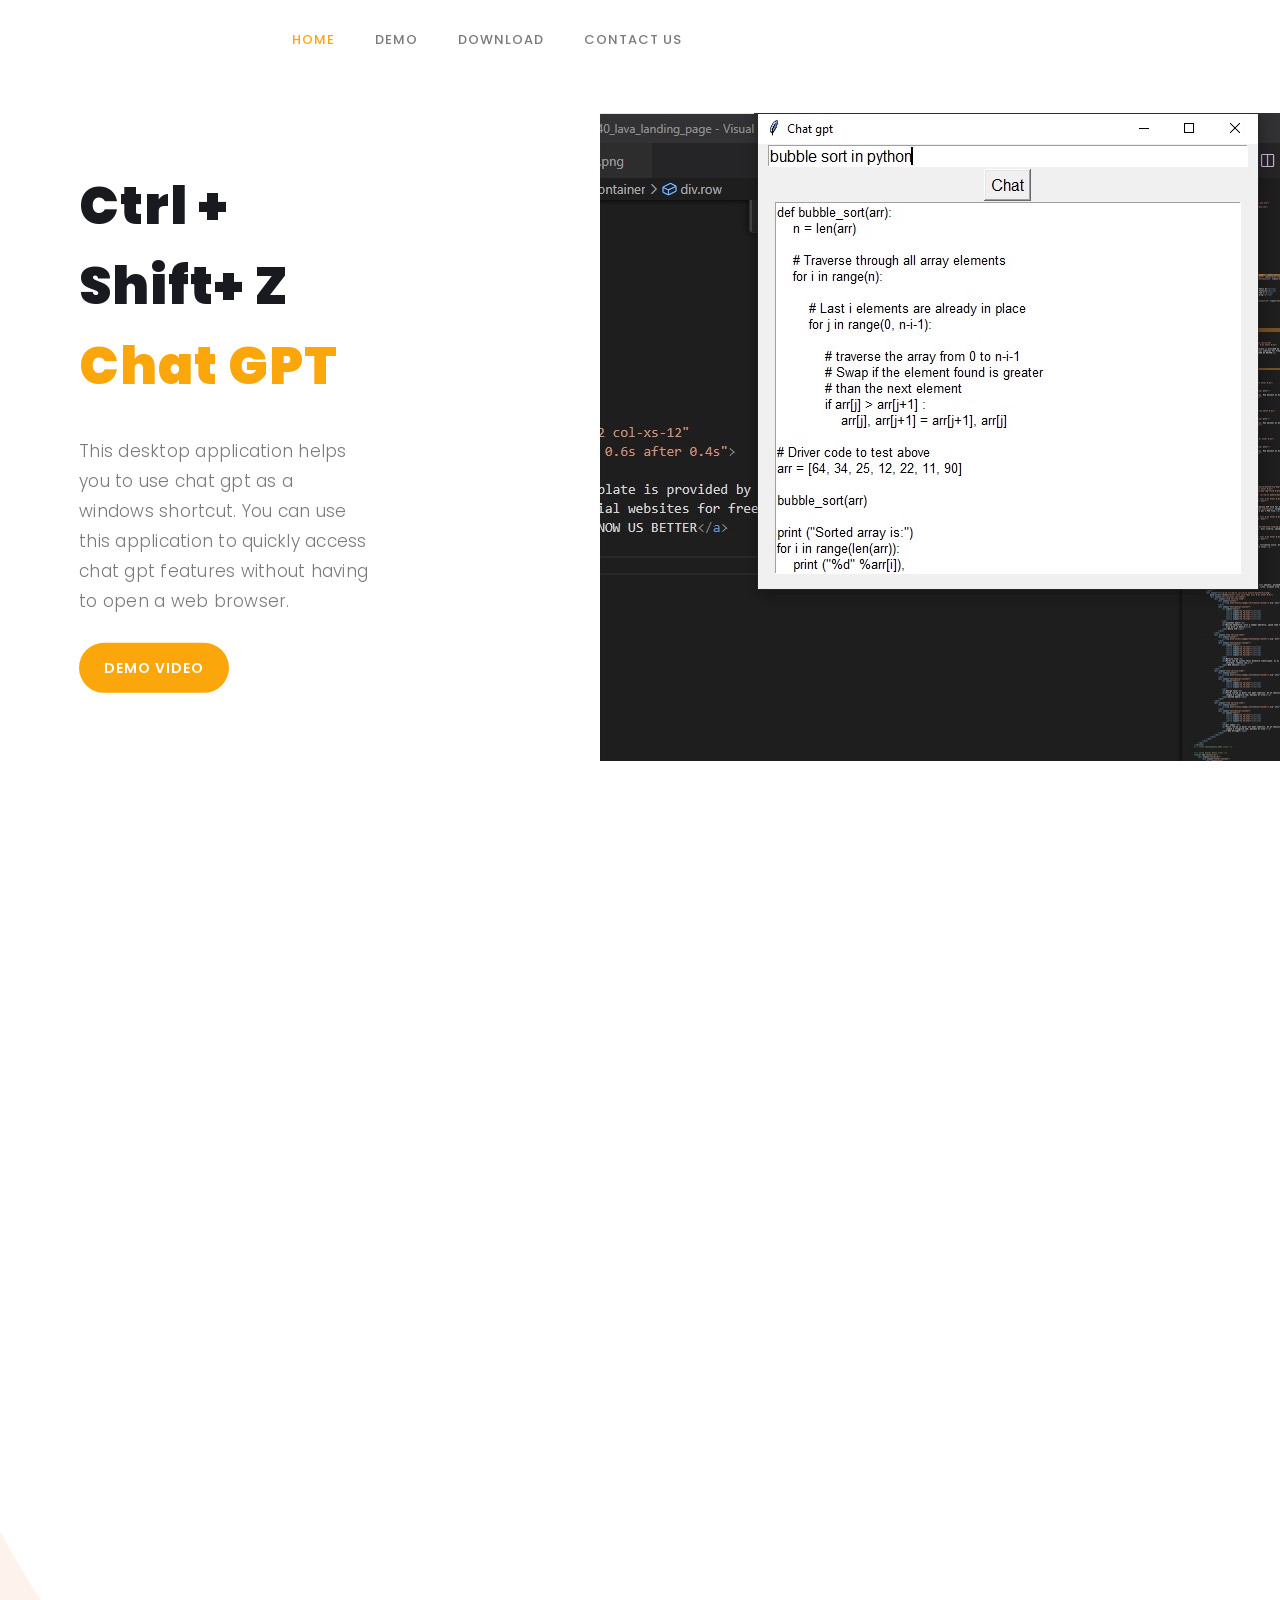
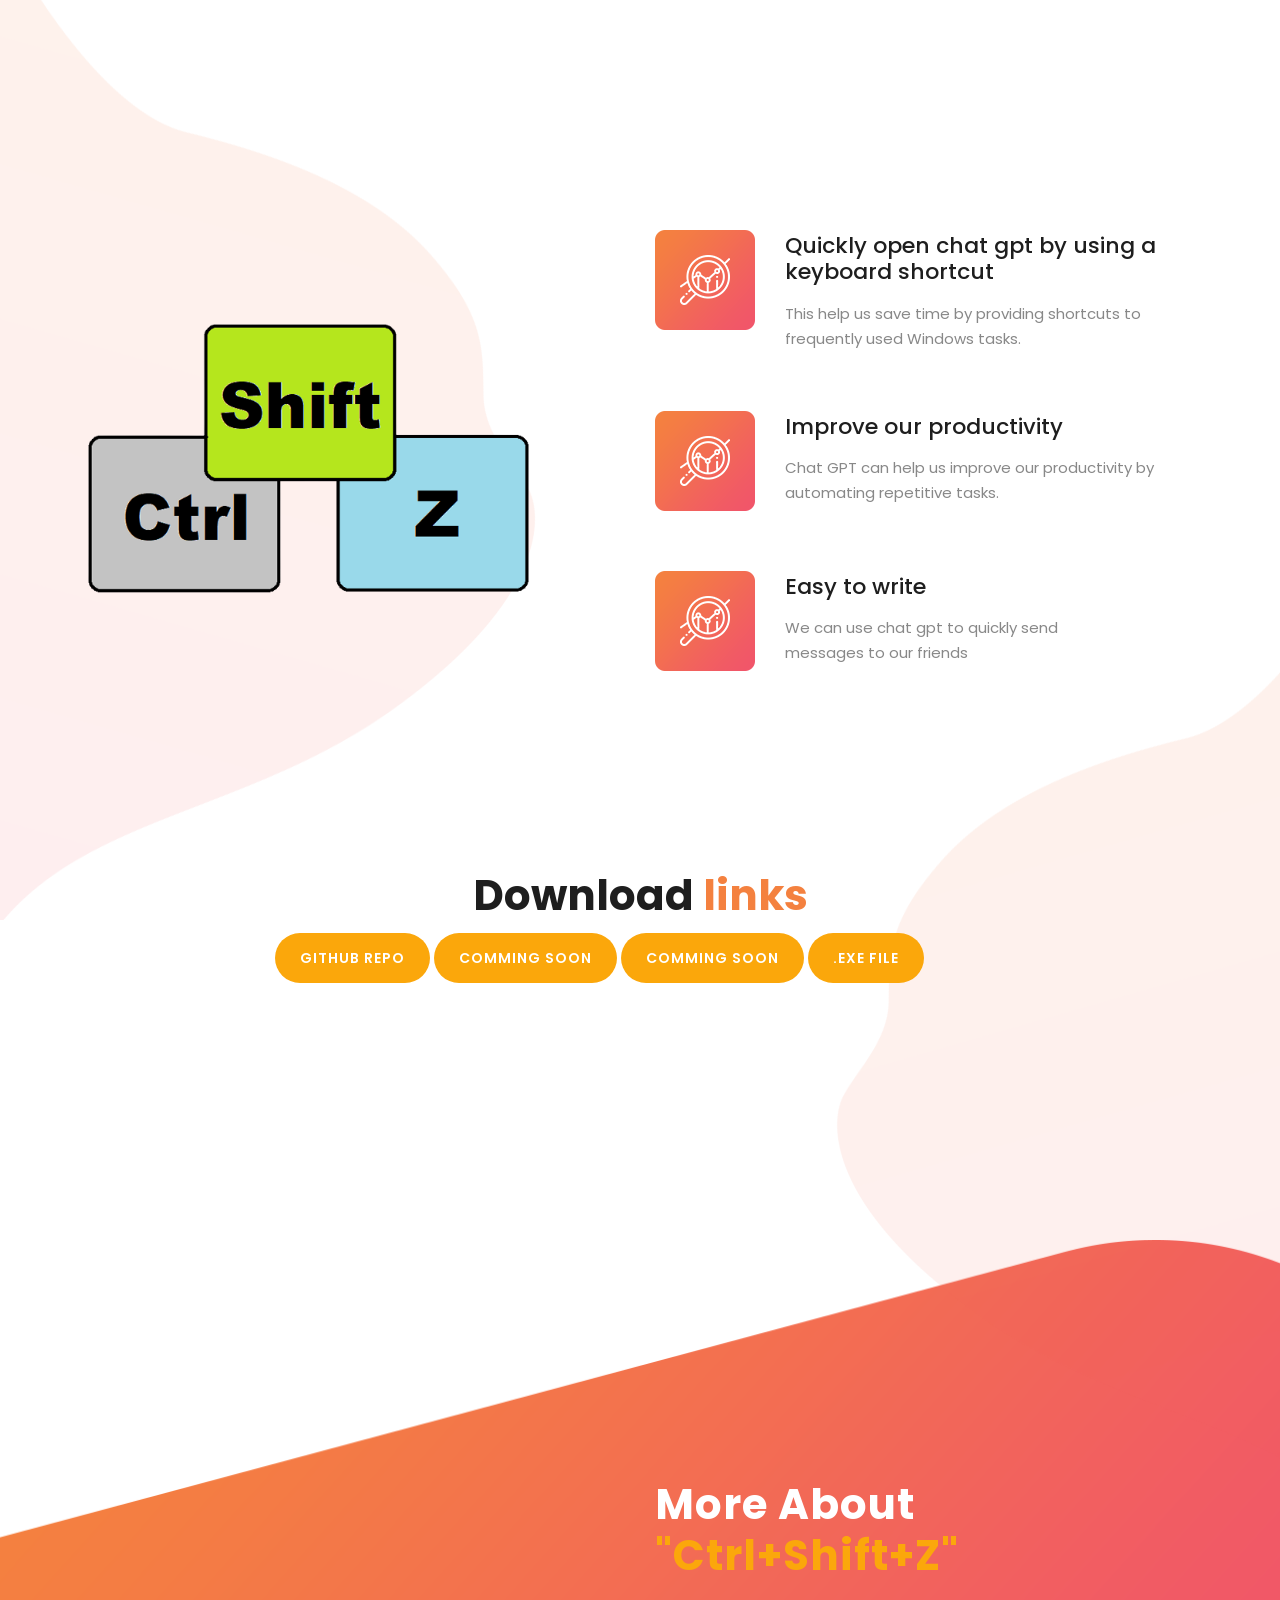
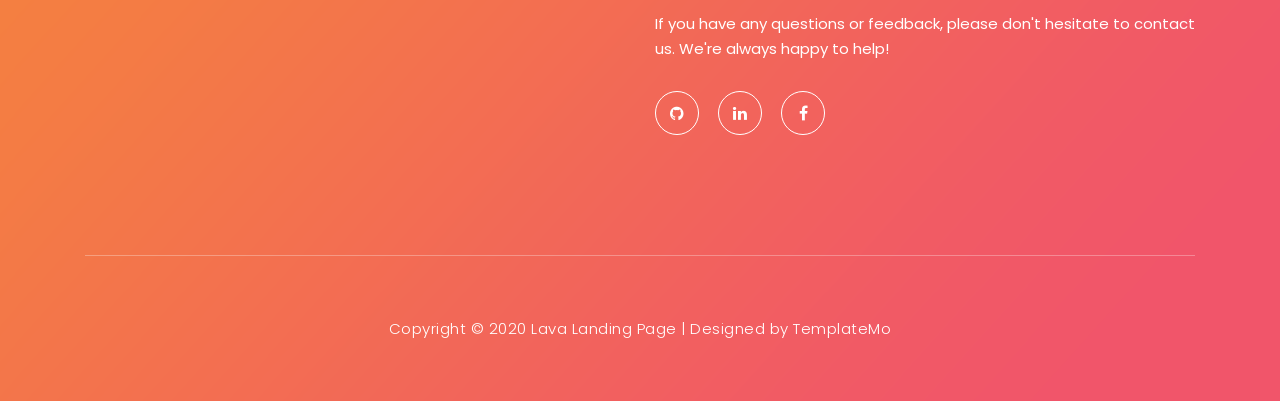
==== index.html @ 5bbc20e7 "try 1" ====
<!DOCTYPE html>
<html lang="en">

<head>

    <meta charset="utf-8">
    <meta name="viewport" content="width=device-width, initial-scale=1, shrink-to-fit=no">
    <meta name="description" content="">
    <meta name="author" content="TemplateMo">
    <link href="https://fonts.googleapis.com/css?family=Poppins:100,200,300,400,500,600,700,800,900&display=swap" rel="stylesheet">

    <title>Chat gpt hotkey</title>
<!--

Lava Landing Page

https://templatemo.com/tm-540-lava-landing-page

-->

    <!-- Additional CSS Files -->
    <link rel="stylesheet" type="text/css" href="assets/css/bootstrap.min.css">

    <link rel="stylesheet" type="text/css" href="assets/css/font-awesome.css">

    <link rel="stylesheet" href="assets/css/templatemo-lava.css">

    <link rel="stylesheet" href="assets/css/owl-carousel.css">

</head>

<body>

    <!-- ***** Preloader Start ***** -->
    <div id="preloader">
        <div class="jumper">
            <div></div>
            <div></div>
            <div></div>
        </div>
    </div>
    <!-- ***** Preloader End ***** -->


    <!-- ***** Header Area Start ***** -->
    <header class="header-area header-sticky">
        <div class="container">
            <div class="row">
                <div class="col-12">
                    <nav class="main-nav">
                        <!-- ***** Logo Start ***** -->
                        <a href="index.html" class="logo">
                            
                        </a>
                        <!-- ***** Logo End ***** -->
                        <!-- ***** Menu Start ***** -->
                        <ul class="nav">
                            <li class="scroll-to-section"><a href="#welcome" class="menu-item">Home</a></li>
                            <li class="scroll-to-section"><a href="#about" class="menu-item">Demo</a></li>
                            <li class="scroll-to-section"><a href="#testimonials" class="menu-item">Download</a>
                            </li>
                            <!-- <li class="submenu">
                                <a href="javascript:;">Drop Down</a>
                                <ul>
                                    <li><a href="" class="menu-item">About Us</a></li>
                                    <li><a href="" class="menu-item">Features</a></li>
                                    <li><a href="" class="menu-item">FAQ's</a></li>
                                    <li><a href="" class="menu-item">Blog</a></li>
                                </ul>
                            </li> -->
                            <li class="scroll-to-section"><a href="#contact-us" class="menu-item">Contact Us</a></li>
                        </ul>
                        <a class='menu-trigger'>
                            <span>Menu</span>
                        </a>
                        <!-- ***** Menu End ***** -->
                    </nav>
                </div>
            </div>
        </div>
    </header>
    <!-- ***** Header Area End ***** -->


    <!-- ***** Welcome Area Start ***** -->
    <div class="welcome-area" id="welcome">

        <!-- ***** Header Text Start ***** -->
        <div class="header-text">
            <div class="container">
                <div class="row">
                    <div class="left-text col-lg-6 col-md-12 col-sm-12 col-xs-12"
                        data-scroll-reveal="enter left move 30px over 0.6s after 0.4s">
                        <h1>Ctrl + Shift+ Z <em>Chat GPT</em></h1>
                        <!-- <p>Lava <a href="#">HTML landing page</a> template is provided by <a href="#">TemplateMo</a>.
                           You can modify and use it for your commercial websites for free of charge. This template is last updated on 29 Oct 2019.</p>  -->
                        <p>This desktop application helps you to use chat gpt as a windows shortcut. You can use this application to quickly access chat gpt features without having to open a web browser.</p>
                           <a href="#about" class="main-button-slider">Demo Video</a>
                    </div>
                    
                </div>
            </div>
        </div>
        <!-- ***** Header Text End ***** -->
    </div>
    <!-- ***** Welcome Area End ***** -->
    
    <!-- ***** Features Big Item Start ***** -->
    <section class="section" id="about">
        <div class="container">
            <div class="row">
                
                <iframe width="1120" height="630" src="https://www.youtube.com/embed/Loc-5XHv4_w" title="YouTube video player" frameborder="0" allow="accelerometer; autoplay; clipboard-write; encrypted-media; gyroscope; picture-in-picture; web-share" allowfullscreen></iframe>
            </div>
        </div>
    </section>
    <!-- ***** Features Big Item End ***** -->

    <div class="left-image-decor"></div>

    <!-- ***** Features Big Item Start ***** -->
    <section class="section" id="promotion">
        <div class="container">
            <div class="row">
                <div class="left-image col-lg-5 col-md-12 col-sm-12 mobile-bottom-fix-big"
                    data-scroll-reveal="enter left move 30px over 0.6s after 0.4s">
                    <img src="assets/images/left-image.png" class="rounded img-fluid d-block mx-auto" alt="App">
                </div>
                <div class="right-text offset-lg-1 col-lg-6 col-md-12 col-sm-12 mobile-bottom-fix">
                    <ul>
                        <li data-scroll-reveal="enter right move 30px over 0.6s after 0.4s">
                            <img src="assets/images/about-icon-01.png" alt="">
                            <div class="text">
                                <h4>Quickly open chat gpt by using a keyboard shortcut</h4>
                                <p> This help us save time by providing shortcuts to frequently used Windows tasks.</p>
                            </div>
                        </li>
                        <li data-scroll-reveal="enter right move 30px over 0.6s after 0.5s">
                            <img src="assets/images/about-icon-02.png" alt="">
                            <div class="text">
                                <h4>Improve our productivity</h4>
                                <p>Chat GPT can help us improve our productivity by automating repetitive tasks.</p>
                            </div>
                        </li>
                        <li data-scroll-reveal="enter right move 30px over 0.6s after 0.6s">
                            <img src="assets/images/about-icon-03.png" alt="">
                            <div class="text">
                                <h4>Easy to write</h4>
                                <p>We can use chat gpt to quickly send messages to our friends</p>
                            </div>
                        </li>
                    </ul>
                </div>
            </div>
        </div>
    </section>
    <!-- ***** Features Big Item End ***** -->

    <div class="right-image-decor"></div>

    <!-- ***** Testimonials Starts ***** -->
    <section class="section" id="testimonials">
        <div class="container">
            <div class="row">
                <div class="col-lg-8 offset-lg-2">
                    <div class="center-heading">
                        <h2>Download <em>links</em></h2>
                        <a href="" class="main-button-slider">Github repo</a>
                        <a href="" class="main-button-slider">Comming soon</a>
                        <a href="" class="main-button-slider">Comming soon</a>
                        <a href="https://firebasestorage.googleapis.com/v0/b/chat-gpt-as-hotkey.appspot.com/o/chat.exe?alt=media&token=034dc695-2258-43f3-8158-e89fb0a637b2" class="main-button-slider">.exe file</a>
                    </div>
                </div>
                <!-- <div class="col-lg-10 col-md-12 col-sm-12 mobile-bottom-fix-big"
                    data-scroll-reveal="enter left move 30px over 0.6s after 0.4s">
                    <div class="owl-carousel owl-theme">
                        <div class="item service-item">
                            <div class="author">
                                <i><img src="assets/images/testimonial-author-1.png" alt="Author One"></i>
                            </div>
                            <div class="testimonial-content">
                                <ul class="stars">
                                    <li><i class="fa fa-star"></i></li>
                                    <li><i class="fa fa-star"></i></li>
                                    <li><i class="fa fa-star"></i></li>
                                    <li><i class="fa fa-star"></i></li>
                                    <li><i class="fa fa-star"></i></li>
                                </ul>
                                <h4>Jonathan Smart</h4>
                                <p>“Nullam hendrerit, elit a semper pharetra, ipsum nibh tristique tortor, in tempus
                                    urna elit in mauris.”</p>
                                <span>Besta CTO</span>
                            </div>
                        </div>
                        <div class="item service-item">
                            <div class="author">
                                <i><img src="assets/images/testimonial-author-1.png" alt="Second Author"></i>
                            </div>
                            <div class="testimonial-content">
                                <ul class="stars">
                                    <li><i class="fa fa-star"></i></li>
                                    <li><i class="fa fa-star"></i></li>
                                    <li><i class="fa fa-star"></i></li>
                                    <li><i class="fa fa-star"></i></li>
                                    <li><i class="fa fa-star"></i></li>
                                </ul>
                                <h4>Martino Tino</h4>
                                <p>“Morbi non mi luctus felis molestie scelerisque. In ac libero viverra, placerat est
                                    interdum, rhoncus leo.”</p>
                                <span>Web Analyst</span>
                            </div>
                        </div>
                        <div class="item service-item">
                            <div class="author">
                                <i><img src="assets/images/testimonial-author-1.png" alt="Author Third"></i>
                            </div>
                            <div class="testimonial-content">
                                <ul class="stars">
                                    <li><i class="fa fa-star"></i></li>
                                    <li><i class="fa fa-star"></i></li>
                                    <li><i class="fa fa-star"></i></li>
                                </ul>
                                <h4>George Tasa</h4>
                                <p>“Fusce rutrum in dolor sit amet lobortis. Ut at vehicula justo. Donec quam dolor,
                                    congue a fringilla sed, maximus et urna.”</p>
                                <span>System Admin</span>
                            </div>
                        </div>
                        <div class="item service-item">
                            <div class="author">
                                <i><img src="assets/images/testimonial-author-1.png" alt="Fourth Author"></i>
                            </div>
                            <div class="testimonial-content">
                                <ul class="stars">
                                    <li><i class="fa fa-star"></i></li>
                                    <li><i class="fa fa-star"></i></li>
                                    <li><i class="fa fa-star"></i></li>
                                    <li><i class="fa fa-star"></i></li>
                                </ul>
                                <h4>Sir James</h4>
                                <p>"Fusce rutrum in dolor sit amet lobortis. Ut at vehicula justo. Donec quam dolor,
                                    congue a fringilla sed, maximus et urna."</p>
                                <span>New Villager</span>
                            </div>
                        </div>
                    </div>
                </div> -->
            </div>
        </div>
    </section>
    <!-- ***** Testimonials Ends ***** -->


    <!-- ***** Footer Start ***** -->
    <footer id="contact-us">
        <div class="container">
            <div class="footer-content">
                <div class="row">
                    <!-- ***** Contact Form Start ***** -->
                    <div class="col-lg-6 col-md-12 col-sm-12">
                        <!-- <div class="contact-form">
                            <form id="contact" action="" method="post">
                                <div class="row">
                                    <div class="col-md-6 col-sm-12">
                                        <fieldset>
                                            <input name="name" type="text" id="name" placeholder="Full Name" required=""
                                                style="background-color: rgba(250,250,250,0.3);">
                                        </fieldset>
                                    </div>
                                    <div class="col-md-6 col-sm-12">
                                        <fieldset>
                                            <input name="email" type="text" id="email" placeholder="E-Mail Address"
                                                required="" style="background-color: rgba(250,250,250,0.3);">
                                        </fieldset>
                                    </div>
                                    <div class="col-lg-12">
                                        <fieldset>
                                            <textarea name="message" rows="6" id="message" placeholder="Your Message"
                                                required="" style="background-color: rgba(250,250,250,0.3);"></textarea>
                                        </fieldset>
                                    </div>
                                    <div class="col-lg-12">
                                        <fieldset>
                                            <button type="submit" id="form-submit" class="main-button">Send Message
                                                Now</button>
                                        </fieldset>
                                    </div>
                                </div>
                            </form>
                        </div> -->
                    </div>
                    <!-- ***** Contact Form End ***** -->
                    <div class="right-content col-lg-6 col-md-12 col-sm-12">
                        <h2>More About <em>"Ctrl+Shift+Z"</em></h2>
                        <p>If you have any questions or feedback, please don't hesitate to contact us. We're always happy to help!
                        </p>
                        <ul class="social">
                            <li><a href="#"><i class="fa fa-github"></i></a></li>
                            <li><a href="#"><i class="fa fa-linkedin"></i></a></li>
                            
                            <li><a href="https://fb.com/templatemo"><i class="fa fa-facebook"></i></a></li>
                            
                        </ul>
                    </div>
                </div>
            </div>
            <div class="row">
                <div class="col-lg-12">
                    <div class="sub-footer">
                        <p>Copyright &copy; 2020 Lava Landing Page

                        | Designed by <a rel="nofollow" href="https://templatemo.com">TemplateMo</a></p>
                    </div>
                </div>
            </div>
        </div>
    </footer>

    <!-- jQuery -->
    <script src="assets/js/jquery-2.1.0.min.js"></script>

    <!-- Bootstrap -->
    <script src="assets/js/popper.js"></script>
    <script src="assets/js/bootstrap.min.js"></script>

    <!-- Plugins -->
    <script src="assets/js/owl-carousel.js"></script>
    <script src="assets/js/scrollreveal.min.js"></script>
    <script src="assets/js/waypoints.min.js"></script>
    <script src="assets/js/jquery.counterup.min.js"></script>
    <script src="assets/js/imgfix.min.js"></script>

    <!-- Global Init -->
    <script src="assets/js/custom.js"></script>

</body>
</html>
---- assets/css/templatemo-lava.css ----
/*

Lava Landing Page

https://templatemo.com/tm-540-lava-landing-page

*/

/* ---------------------------------------------
Table of contents
------------------------------------------------
01. font & reset css
02. reset
03. global styles
04. header
05. welcome
06. features
07. testimonials
08. contact
09. footer
10. preloader

--------------------------------------------- */
/* 
---------------------------------------------
font & reset css
--------------------------------------------- 
*/
@import url("https://fonts.googleapis.com/css?family=Poppins:100,200,300,400,500,600,700,800,900");
/* 
---------------------------------------------
reset
--------------------------------------------- 
*/
html, body, div, span, applet, object, iframe, h1, h2, h3, h4, h5, h6, p, blockquote, div
pre, a, abbr, acronym, address, big, cite, code, del, dfn, em, font, img, ins, kbd, q,
s, samp, small, strike, strong, sub, sup, tt, var, b, u, i, center, dl, dt, dd, ol, ul, li,
figure, header, nav, section, article, aside, footer, figcaption {
  margin: 0;
  padding: 0;
  border: 0;
  outline: 0;
}

.clearfix:after {
  content: ".";
  display: block;
  clear: both;
  visibility: hidden;
  line-height: 0;
  height: 0;
}

.clearfix {
  display: inline-block;
}

html[xmlns] .clearfix {
  display: block;
}

* html .clearfix {
  height: 1%;
}

ul, li {
  padding: 0;
  margin: 0;
  list-style: none;
}

header, nav, section, article, aside, footer, hgroup {
  display: block;
}

* {
  box-sizing: border-box;
}

html, body {
  font-family: 'Poppins', sans-serif;
  font-weight: 400;
  background-color: #fff;
  font-size: 16px;
  -ms-text-size-adjust: 100%;
  -webkit-font-smoothing: antialiased;
  -moz-osx-font-smoothing: grayscale;
}

a {
  text-decoration: none !important;
}

h1, h2, h3, h4, h5, h6 {
  margin-top: 0px;
  margin-bottom: 0px;
}

ul {
  margin-bottom: 0px;
}

p {
  font-size: 15px;
  line-height: 25px;
  color: #888;
}

/* 
---------------------------------------------
global styles
--------------------------------------------- 
*/
html,
body {
  background: #fff;
  font-family: 'Poppins', sans-serif;
}

::selection {
  background: #f1556a;
  color: #fff;
}

::-moz-selection {
  background: #f1556a;
  color: #fff;
}

@media (max-width: 991px) {
  html, body {
    overflow-x: hidden;
  }
  .mobile-top-fix {
    margin-top: 30px;
    margin-bottom: 0px;
  }
  .mobile-bottom-fix {
    margin-bottom: 30px;
  }
  .mobile-bottom-fix-big {
    margin-bottom: 60px;
  }
}

a.main-button-slider {
  font-size: 14px;
  border-radius: 25px;
  padding: 15px 25px;
  background-color: #fba70b;
  text-transform: uppercase;
  color: #fff;
  font-weight: 600;
  letter-spacing: 1px;
  -webkit-transition: all 0.3s ease 0s;
  -moz-transition: all 0.3s ease 0s;
  -o-transition: all 0.3s ease 0s;
  transition: all 0.3s ease 0s;
}

a.main-button-slider:hover {
  background-color: #f1556a;
}

a.main-button {
  font-size: 14px;
  border-radius: 25px;
  padding: 15px 25px;
  background-color: #f4813f;
  text-transform: uppercase;
  color: #fff;
  font-weight: 600;
  letter-spacing: 1px;
  -webkit-transition: all 0.3s ease 0s;
  -moz-transition: all 0.3s ease 0s;
  -o-transition: all 0.3s ease 0s;
  transition: all 0.3s ease 0s;
}

a.main-button:hover {
  background-color: #f1556a;
}

button.main-button {
  outline: none;
  border: none;
  cursor: pointer;
  font-size: 14px;
  border-radius: 25px;
  padding: 15px 25px;
  background-color: #f4813f;
  text-transform: uppercase;
  color: #fff;
  font-weight: 600;
  letter-spacing: 1px;
  -webkit-transition: all 0.3s ease 0s;
  -moz-transition: all 0.3s ease 0s;
  -o-transition: all 0.3s ease 0s;
  transition: all 0.3s ease 0s;
}

button.main-button:hover {
  background-color: #f1556a;
}


.center-heading {
  margin-bottom: 70px;
}

.center-heading h2 {
  margin-top: 0px;
  text-align: center;
  font-size: 42px;
  font-weight: 700;
  color: #1e1e1e;
  margin-bottom: 25px;
}

.center-heading h2 em {
  font-style: normal;
  color: #f4813f;
}

.center-heading p {
  font-size: 15px;
  color: #888;
  text-align: center;
}


/* 
---------------------------------------------
header
--------------------------------------------- 
*/

.background-header {
  background-color: #fff;
  height: 80px!important;
  position: fixed!important;
  top: 0px;
  left: 0px;
  right: 0px;
  box-shadow: 0px 0px 10px rgba(0,0,0,0.15)!important;
}

.background-header .logo,
.background-header .main-nav .nav li a {
  color: #1e1e1e!important;
}

.background-header .main-nav .nav li:hover a {
  color: #fba70b!important;
}

.background-header .nav li a.active {
  color: #fba70b!important;
}

.header-area {
  position: absolute;
  top: 0px;
  left: 0px;
  right: 0px;
  z-index: 100;
  height: 100px;
  -webkit-transition: all .5s ease 0s;
  -moz-transition: all .5s ease 0s;
  -o-transition: all .5s ease 0s;
  transition: all .5s ease 0s;
}

.header-area .main-nav {
  min-height: 80px;
  background: transparent;
}

.header-area .main-nav .logo {
  line-height: 80px;
  color: #191a20;
  font-size: 28px;
  font-weight: 700;
  text-transform: uppercase;
  letter-spacing: 2px;
  float: left;
  -webkit-transition: all 0.3s ease 0s;
  -moz-transition: all 0.3s ease 0s;
  -o-transition: all 0.3s ease 0s;
  transition: all 0.3s ease 0s;
}


.header-area .main-nav .nav {
  float: left;
  margin-top: 27px;
  margin-left: 15%;
  margin-right: 0px;
  background-color: #fff;
  padding: 0px 20px;
  -webkit-transition: all 0.3s ease 0s;
  -moz-transition: all 0.3s ease 0s;
  -o-transition: all 0.3s ease 0s;
  transition: all 0.3s ease 0s;
  position: relative;
  z-index: 999;
}

.header-area .main-nav .nav li {
  padding-left: 20px;
  padding-right: 20px;
}

.header-area .main-nav .nav li:last-child {
  padding-right: 0px;
}

.header-area .main-nav .nav li a {
  display: block;
  font-weight: 500;
  font-size: 13px;
  color: #7a7a7a;
  text-transform: uppercase;
  -webkit-transition: all 0.3s ease 0s;
  -moz-transition: all 0.3s ease 0s;
  -o-transition: all 0.3s ease 0s;
  transition: all 0.3s ease 0s;
  height: 40px;
  line-height: 40px;
  border: transparent;
  letter-spacing: 1px;
}

.header-area .main-nav .nav li:hover a {
  color: #fba70b;
}

.header-area .main-nav .nav li.submenu {
  position: relative;
  padding-right: 35px;
}

.header-area .main-nav .nav li.submenu:after {
  font-family: FontAwesome;
  content: "\f107";
  font-size: 12px;
  color: #7a7a7a;
  position: absolute;
  right: 18px;
  top: 12px;
}

.header-area .main-nav .nav li.submenu ul {
  position: absolute;
  width: 200px;
  box-shadow: 0 2px 28px 0 rgba(0, 0, 0, 0.06);
  overflow: hidden;
  top: 40px;
  opacity: 0;
  transform: translateY(-2em);
  visibility: hidden;
  z-index: -1;
  transition: all 0.3s ease-in-out 0s, visibility 0s linear 0.3s, z-index 0s linear 0.01s;
}

.header-area .main-nav .nav li.submenu ul li {
  margin-left: 0px;
  padding-left: 0px;
  padding-right: 0px;
}

.header-area .main-nav .nav li.submenu ul li a {
  display: block;
  background: #fff;
  color: #7a7a7a!important;
  padding-left: 20px;
  height: 40px;
  line-height: 40px;
  -webkit-transition: all 0.3s ease 0s;
  -moz-transition: all 0.3s ease 0s;
  -o-transition: all 0.3s ease 0s;
  transition: all 0.3s ease 0s;
  position: relative;
  font-size: 13px;
  border-bottom: 1px solid #f5f5f5;
}

.header-area .main-nav .nav li.submenu ul li a:before {
  content: '';
  position: absolute;
  width: 0px;
  height: 40px;
  left: 0px;
  top: 0px;
  bottom: 0px;
  -webkit-transition: all 0.3s ease 0s;
  -moz-transition: all 0.3s ease 0s;
  -o-transition: all 0.3s ease 0s;
  transition: all 0.3s ease 0s;
  background: #fba70b;
}

.header-area .main-nav .nav li.submenu ul li a:hover {
  background: #fff;
  color: #fba70b!important;
  padding-left: 25px;
}

.header-area .main-nav .nav li.submenu ul li a:hover:before {
  width: 3px;
}

.header-area .main-nav .nav li.submenu:hover ul {
  visibility: visible;
  opacity: 1;
  z-index: 1;
  transform: translateY(0%);
  transition-delay: 0s, 0s, 0.3s;
}

.header-area .main-nav .menu-trigger {
  cursor: pointer;
  display: block;
  position: absolute;
  top: 23px;
  width: 32px;
  height: 40px;
  text-indent: -9999em;
  z-index: 99;
  right: 40px;
  display: none;
}

.header-area .main-nav .menu-trigger span,
.header-area .main-nav .menu-trigger span:before,
.header-area .main-nav .menu-trigger span:after {
  -moz-transition: all 0.4s;
  -o-transition: all 0.4s;
  -webkit-transition: all 0.4s;
  transition: all 0.4s;
  background-color: #1e1e1e;
  display: block;
  position: absolute;
  width: 30px;
  height: 2px;
  left: 0;
}

.background-header .main-nav .menu-trigger span,
.background-header .main-nav .menu-trigger span:before,
.background-header .main-nav .menu-trigger span:after {
  background-color: #1e1e1e;
}

.header-area .main-nav .menu-trigger span:before,
.header-area .main-nav .menu-trigger span:after {
  -moz-transition: all 0.4s;
  -o-transition: all 0.4s;
  -webkit-transition: all 0.4s;
  transition: all 0.4s;
  background-color: #1e1e1e;
  display: block;
  position: absolute;
  width: 30px;
  height: 2px;
  left: 0;
  width: 75%;
}

.background-header .main-nav .menu-trigger span:before,
.background-header .main-nav .menu-trigger span:after {
  background-color: #1e1e1e;
}

.header-area .main-nav .menu-trigger span:before,
.header-area .main-nav .menu-trigger span:after {
  content: "";
}

.header-area .main-nav .menu-trigger span {
  top: 16px;
}

.header-area .main-nav .menu-trigger span:before {
  -moz-transform-origin: 33% 100%;
  -ms-transform-origin: 33% 100%;
  -webkit-transform-origin: 33% 100%;
  transform-origin: 33% 100%;
  top: -10px;
  z-index: 10;
}

.header-area .main-nav .menu-trigger span:after {
  -moz-transform-origin: 33% 0;
  -ms-transform-origin: 33% 0;
  -webkit-transform-origin: 33% 0;
  transform-origin: 33% 0;
  top: 10px;
}

.header-area .main-nav .menu-trigger.active span,
.header-area .main-nav .menu-trigger.active span:before,
.header-area .main-nav .menu-trigger.active span:after {
  background-color: transparent;
  width: 100%;
}

.header-area .main-nav .menu-trigger.active span:before {
  -moz-transform: translateY(6px) translateX(1px) rotate(45deg);
  -ms-transform: translateY(6px) translateX(1px) rotate(45deg);
  -webkit-transform: translateY(6px) translateX(1px) rotate(45deg);
  transform: translateY(6px) translateX(1px) rotate(45deg);
  background-color: #1e1e1e;
}

.background-header .main-nav .menu-trigger.active span:before {
  background-color: #1e1e1e;
}

.header-area .main-nav .menu-trigger.active span:after {
  -moz-transform: translateY(-6px) translateX(1px) rotate(-45deg);
  -ms-transform: translateY(-6px) translateX(1px) rotate(-45deg);
  -webkit-transform: translateY(-6px) translateX(1px) rotate(-45deg);
  transform: translateY(-6px) translateX(1px) rotate(-45deg);
  background-color: #1e1e1e;
}

.background-header .main-nav .menu-trigger.active span:after {
  background-color: #1e1e1e;
}

.header-area.header-sticky {
  min-height: 80px;
}

.header-area.header-sticky .nav {
  margin-top: 20px !important;
}

.header-area.header-sticky .nav li a.active {
  color: #fba70b;
}

@media (max-width: 1200px) {
  .header-area .main-nav .nav li {
    padding-left: 12px;
    padding-right: 12px;
  }
  .header-area .main-nav:before {
    display: none;
  }
}

@media (max-width: 991px) {
  .logo {
    text-align: center;
    float: none!important;
  }
  .header-area {
    background-color: #f7f7f7;
    padding: 0px 15px;
    height: 80px;
    box-shadow: none;
    text-align: center;
  }
  .header-area .container {
    padding: 0px;
  }
  .header-area .logo {
    margin-left: 30px;
  }
  .header-area .menu-trigger {
    display: block !important;
  }
  .header-area .main-nav {
    overflow: hidden;
  }
  .header-area .main-nav .nav {
    float: none;
    width: 100%;
    margin-top: 0px !important;
    display: none;
    -webkit-transition: all 0s ease 0s;
    -moz-transition: all 0s ease 0s;
    -o-transition: all 0s ease 0s;
    transition: all 0s ease 0s;
    margin-left: 0px;
  }
  .header-area .main-nav .nav li:first-child {
    border-top: 1px solid #eee;
  }
  .header-area .main-nav .nav li {
    width: 100%;
    background: #fff;
    border-bottom: 1px solid #eee;
    padding-left: 0px !important;
    padding-right: 0px !important;
  }
  .header-area .main-nav .nav li a {
    height: 50px !important;
    line-height: 50px !important;
    padding: 0px !important;
    border: none !important;
    background: #f7f7f7 !important;
    color: #191a20 !important;
  }
  .header-area .main-nav .nav li a:hover {
    background: #eee !important;
    color: #fba70b!important;
  }
  .header-area .main-nav .nav li.submenu ul {
    position: relative;
    visibility: inherit;
    opacity: 1;
    z-index: 1;
    transform: translateY(0%);
    transition-delay: 0s, 0s, 0.3s;
    top: 0px;
    width: 100%;
    box-shadow: none;
    height: 0px;
  }
  .header-area .main-nav .nav li.submenu ul li a {
    font-size: 12px;
    font-weight: 400;
  }
  .header-area .main-nav .nav li.submenu ul li a:hover:before {
    width: 0px;
  }
  .header-area .main-nav .nav li.submenu ul.active {
    height: auto !important;
  }
  .header-area .main-nav .nav li.submenu:after {
    color: #3B566E;
    right: 25px;
    font-size: 14px;
    top: 15px;
  }
  .header-area .main-nav .nav li.submenu:hover ul, .header-area .main-nav .nav li.submenu:focus ul {
    height: 0px;
  }
}

@media (min-width: 992px) {
  .header-area .main-nav .nav {
    display: flex !important;
  }
}


/* 
---------------------------------------------
welcome
--------------------------------------------- 
*/
.welcome-area {
  width: 100%;
  height: 100vh;
  min-height: 793px;
  background-image: url(../images/banner-bg.jpg);
  background-repeat: no-repeat;
  background-position: right top;
}

.welcome-area .header-text .left-text {
  position: relative;
  align-self: center;
  margin-top: 35%;
  transform: perspective(1px) translateY(-30%) !important;
}

.welcome-area .header-text h1 {
  font-weight: 900;
  font-size: 52px;
  line-height: 80px;
  letter-spacing: 1px;
  margin-bottom: 30px;
  color: #191a20;
}

.welcome-area .header-text h1 em {
  font-style: normal;
  color: #fba70b;
}

.welcome-area .header-text p {
  font-weight: 300;
  font-size: 17px;
  color: #7a7a7a;
  line-height: 30px;
  letter-spacing: 0.25px;
  margin-bottom: 40px;
  position: relative;
}

@media (max-width: 1420px) {
  .welcome-area .header-text {
    width: 70%;
    margin-left: 5%;
  }
}

@media (max-width: 1320px) {
  .welcome-area .header-text .left-text {
    margin-top: 50%;
  }
  .welcome-area .header-text {
    width: 50%;
    margin-left: 5%;
  }
}

@media (max-width: 1140px) {
  .welcome-area {
    height: auto;
  }
  .welcome-area .header-text {       
    width: 92%;
    padding-top: 793px;
  }
  .welcome-area .header-text .left-text {
    margin-top: 5%;
    transform: none !important;
  }
}
@media (max-width: 810px) {
  .welcome-area {
    background-size: contain;
  }

  .welcome-area .header-text {
    padding-top: 100%;
    margin-left: 0;
  }
    
  .container-fluid .col-md-12 {
    margin-right: 0px;
    padding-right: 0px;
  }
}

/*
---------------------------------------------
about
---------------------------------------------
*/

#about {
  padding: 100px 0px;
  position: relative;
  z-index: 9;
}

@media (max-width: 992px) {
  .features-item {
    margin-bottom: 45px;
  }
}

.features-item {
  border-radius: 5px;
  padding: 60px 30px;
  text-align: center;
  box-shadow: 0px 0px 10px rgba(0,0,0,0.1);
}

.features-item h2 {
  z-index: 9;
  position: absolute;
  top: 15px;
  left: 45px;
  font-size: 100px;
  font-weight: 600;
  color: #fdefe9;
}

.features-item img {
  z-index: 10;
  position: relative;
  max-width: 100%;
  margin-bottom: 40px;
}

.features-item h4 {
  margin-top: 0px;
  font-size: 22px;
  color: #1e1e1e;
  margin-bottom: 25px;
}

.features-item .main-button {
  margin-top: 35px;
  display: inline-block;
}


/*
---------------------------------------------
promotion
---------------------------------------------
*/

.left-image-decor {
  background-image: url(../images/left-bg-decor.png);
  background-repeat: no-repeat;
  position: absolute;
  width: 100%;
  display: inline-block;
  height: 110%;
  margin-top: -200px;
}

#promotion {
  padding: 100px 0px;
}

#promotion .left-image {
  align-self: center;
}

#promotion .right-text ul {
  padding: 0;
  margin: 0;
}

#promotion .right-text ul li {
  display: inline-block;
  margin-bottom: 60px;
}

#promotion .right-text ul li:last-child {
  margin-bottom: 0px;
}

#promotion .right-text img {
  display: inline-block;
  float: left;
  margin-right: 30px;
}

#promotion .right-text h4 {
  font-size: 22px;
  color: #1e1e1e;
  margin-bottom: 15px;
  margin-top: 3px;
}


/*
--------------------------------------------
testimonials
--------------------------------------------
*/
.right-image-decor {
  background-image: url(../images/right-bg-decor.png);
  background-repeat: no-repeat;
  background-position: right center;
  position: absolute;
  width: 100%;
  display: inline-block;
  height: 110%;
  margin-top: -200px;
}

#testimonials {
  padding-top: 100px;
  position: relative;
  z-index: 9;
}

#testimonials .item {
  position: relative;
}

#testimonials .item .testimonial-content {
  background: rgb(244,129,63);
  background: linear-gradient(145deg, rgba(244,129,63,1) 0%, rgba(241,85,106,1) 100%);
  margin-left: 60px;
  padding: 40px 30px;
  text-align: center;
  border-radius: 5px;
}

#testimonials .item .testimonial-content ul li {
  display: inline-block;
  margin: 0px 1px;
}

#testimonials .item .testimonial-content ul li i {
  color: #fff;
  font-size: 13px;
}

#testimonials .item .testimonial-content h4 {
  font-size: 22px;
  margin-top: 20px;
  color: #fff;
}

#testimonials .item .testimonial-content p {
  color: #fff;
  font-style: italic;
  font-weight: 200;
  margin: 20px 0px 15px 0px;
}

#testimonials .item .testimonial-content span {
  color: #fff;
  font-weight: 200;
  font-size: 13px;
}

#testimonials .author img {
  max-width: 120px;
  margin-bottom: -60px;
}

.owl-carousel .owl-nav button.owl-next span {
  z-index: 10;
  top: 45%;
  border-radius: 10px;
  font-size: 46px;
  color: #fff;
  right: -210px;
  width: 80px;
  height: 80px;
  line-height: 80px;
  text-align: center;
  display: inline-block;
  background: rgb(244,129,63);
  background: linear-gradient(145deg, rgba(244,129,63,1) 0%, rgba(241,85,106,1) 100%);
  position: absolute;
}

.owl-carousel .owl-nav button.owl-prev span {
  z-index: 9;
  top: 30%;
  border-radius: 10px;
  font-size: 46px;
  color: #fff;
  right: -150px;
  width: 80px;
  height: 80px;
  line-height: 80px;
  text-align: center;
  display: inline-block;
  background: rgb(244,129,63);
  background: linear-gradient(145deg, rgba(244,129,63,1) 0%, rgba(241,85,106,1) 100%);
  position: absolute;
}

@media screen and (max-width: 1060px) {
  .owl-carousel .owl-nav {
    display: none!important;
  }
}

/* 
---------------------------------------------
footer
--------------------------------------------- 
*/

@media (max-width: 992px) {
  footer {
    padding-top: 0px!important;
    margin-top: 0px!important;
  }
  .contact-form {
    margin-bottom: 45px;
  }
  footer .right-content {
    text-align: center;
  }
  footer .footer-content {
    padding: 60px 0px!important;
  }
}

footer {
  margin-top: 200px;
  padding-top: 120px;
  background-image: url(../images/footer-bg.png);
  background-repeat: no-repeat;
  background-position: center center;
  background-size: cover;
  width: 100%;
}

footer .footer-content {
  padding: 120px 0px;
}

.contact-form {
  position: relative;
  z-index: 10;
  padding: 45px;
  border-radius: 5px;
  background-color: #fff;
  box-shadow: 0px 0px 10px rgba(0,0,0,0.1);
  
}

footer .right-content {
  align-self: center;
}

.contact-form input,
.contact-form textarea {
  color: #777;
  font-size: 13px;
  border: 1px solid #eee;
  background-color: #f7f7f7;
  border-radius: 5px;
  width: 100%;
  height: 50px;
  outline: none;
  padding-left: 20px;
  padding-right: 20px;
  -webkit-appearance: none;
  -moz-appearance: none;
  appearance: none;
  margin-bottom: 30px;
}

.contact-form textarea {
  height: 150px;
  resize: none;
  padding: 20px;
}

.contact-form {
  text-align: center;
}

.contact-form ::-webkit-input-placeholder { /* Edge */
  color: #7a7a7a;
}

.contact-form :-ms-input-placeholder { /* Internet Explorer 10-11 */
  color: #7a7a7a;
}

.contact-form ::placeholder {
  color: #7a7a7a;
}

.footer-content .right-content {
  color: #fff;
}

.footer-content .right-content h2 {
  margin-top: 0px;
  margin-bottom: 30px;
  font-size: 42px;
  text-transform: capitalize;
  font-weight: 700;
  letter-spacing: 1px;
}

.footer-content .right-content h2 em {
  font-style: normal;
  color: #fba70b;
}

.footer-content .right-content p {
  color: #FFF;
}

.footer-content .right-content a {
  color: #FFF;
}

.footer-content .right-content a:hover {
  color: #FC3;
}

footer .social {
  overflow: hidden;
  margin-top: 30px;
}

footer .social li:first-child {
  margin-left: 0px;
}

footer .social li {
  margin: 0px 7.5px;
  display: inline-block;
}

footer .social li a {
  color: #fff;
  text-align: center;
  background-color: transparent;
  border: 1px solid #fff;
  width: 44px;
  height: 44px;
  line-height: 44px;
  border-radius: 50%;
  display: inline-block;
  font-size: 16px;
  -webkit-transition: all 0.3s ease 0s;
  -moz-transition: all 0.3s ease 0s;
  -o-transition: all 0.3s ease 0s;
  transition: all 0.3s ease 0s;
}

footer .social li a:hover {
  background-color: #fba70b;
  border-color: #fba70b;
  color: #fff;
}

footer .copyright {
  margin-top: 10px;
  font-weight: 400;
  font-size: 15px;
  color: #4a4a4a;
  letter-spacing: 0.88px;
  text-transform: capitalize;
}

footer .sub-footer {
  padding: 60px 0px;
  border-top: 1px solid rgba(250,250,250,0.3);
  text-align: center;
}

footer .sub-footer a {
	color: #FFF;
}

footer .sub-footer a:hover {
	color: #FC3;
}

footer .sub-footer p {
  color: #fff;
  font-size: 15px;
  font-weight: 300;
  letter-spacing: 0.5px;
}

@media (max-width: 991px) {
  footer .copyright {
    text-align: center;
  }
  footer .social {
    text-align: center;
  }
}

/* 
---------------------------------------------
preloader
--------------------------------------------- 
*/
#preloader {
  overflow: hidden;
  background-image: linear-gradient(145deg, #f4813f 0%, #f1556a 100%);
  left: 0;
  right: 0;
  top: 0;
  bottom: 0;
  position: fixed;
  z-index: 9999;
  color: #fff;
}

#preloader .jumper {
  left: 0;
  top: 0;
  right: 0;
  bottom: 0;
  display: block;
  position: absolute;
  margin: auto;
  width: 50px;
  height: 50px;
}

#preloader .jumper > div {
  background-color: #fff;
  width: 10px;
  height: 10px;
  border-radius: 100%;
  -webkit-animation-fill-mode: both;
  animation-fill-mode: both;
  position: absolute;
  opacity: 0;
  width: 50px;
  height: 50px;
  -webkit-animation: jumper 1s 0s linear infinite;
  animation: jumper 1s 0s linear infinite;
}

#preloader .jumper > div:nth-child(2) {
  -webkit-animation-delay: 0.33333s;
  animation-delay: 0.33333s;
}

#preloader .jumper > div:nth-child(3) {
  -webkit-animation-delay: 0.66666s;
  animation-delay: 0.66666s;
}

@-webkit-keyframes jumper {
  0% {
    opacity: 0;
    -webkit-transform: scale(0);
    transform: scale(0);
  }
  5% {
    opacity: 1;
  }
  100% {
    -webkit-transform: scale(1);
    transform: scale(1);
    opacity: 0;
  }
}

@keyframes jumper {
  0% {
    opacity: 0;
    -webkit-transform: scale(0);
    transform: scale(0);
  }
  5% {
    opacity: 1;
  }
  100% {
    opacity: 0;
  }
}
---- assets/css/owl-carousel.css ----
/**
 * Owl Carousel v2.3.4
 * Copyright 2013-2018 David Deutsch
 * Licensed under: SEE LICENSE IN https://github.com/OwlCarousel2/OwlCarousel2/blob/master/LICENSE
 */
/*
 *  Owl Carousel - Core
 */
.owl-carousel {
  display: none;
  width: 100%;
  -webkit-tap-highlight-color: transparent;
  /* position relative and z-index fix webkit rendering fonts issue */
  position: relative;
  z-index: 1; }
  .owl-carousel .owl-stage {
    position: relative;
    -ms-touch-action: pan-Y;
    touch-action: manipulation;
    -moz-backface-visibility: hidden;
    /* fix firefox animation glitch */ }
  .owl-carousel .owl-stage:after {
    content: ".";
    display: block;
    clear: both;
    visibility: hidden;
    line-height: 0;
    height: 0; }
  .owl-carousel .owl-stage-outer {
    position: relative;
    overflow: hidden;
    /* fix for flashing background */
    -webkit-transform: translate3d(0px, 0px, 0px); }
  .owl-carousel .owl-wrapper,
  .owl-carousel .owl-item {
    -webkit-backface-visibility: hidden;
    -moz-backface-visibility: hidden;
    -ms-backface-visibility: hidden;
    -webkit-transform: translate3d(0, 0, 0);
    -moz-transform: translate3d(0, 0, 0);
    -ms-transform: translate3d(0, 0, 0); }
  .owl-carousel .owl-item {
    position: relative;
    min-height: 1px;
    float: left;
    -webkit-backface-visibility: hidden;
    -webkit-tap-highlight-color: transparent;
    -webkit-touch-callout: none; }
  .owl-carousel .owl-item img {
    display: block;
    width: 100%; }
  .owl-carousel .owl-nav.disabled,
  .owl-carousel .owl-dots.disabled {
    display: none; }
  .owl-carousel .owl-nav .owl-prev,
  .owl-carousel .owl-nav .owl-next,
  .owl-carousel .owl-dot {
    cursor: pointer;
    -webkit-user-select: none;
    -khtml-user-select: none;
    -moz-user-select: none;
    -ms-user-select: none;
    user-select: none; }
  .owl-carousel .owl-nav button.owl-prev,
  .owl-carousel .owl-nav button.owl-next,
  .owl-carousel button.owl-dot {
    background: none;
    color: inherit;
    border: none;
    padding: 0 !important;
    font: inherit; }
  .owl-carousel.owl-loaded {
    display: block; }
  .owl-carousel.owl-loading {
    opacity: 0;
    display: block; }
  .owl-carousel.owl-hidden {
    opacity: 0; }
  .owl-carousel.owl-refresh .owl-item {
    visibility: hidden; }
  .owl-carousel.owl-drag .owl-item {
    -ms-touch-action: pan-y;
        touch-action: pan-y;
    -webkit-user-select: none;
    -moz-user-select: none;
    -ms-user-select: none;
    user-select: none; }
  .owl-carousel.owl-grab {
    cursor: move;
    cursor: grab; }
  .owl-carousel.owl-rtl {
    direction: rtl; }
  .owl-carousel.owl-rtl .owl-item {
    float: right; }

/* No Js */
.no-js .owl-carousel {
  display: block; }

/*
 *  Owl Carousel - Animate Plugin
 */
.owl-carousel .animated {
  animation-duration: 1000ms;
  animation-fill-mode: both; }

.owl-carousel .owl-animated-in {
  z-index: 0; }

.owl-carousel .owl-animated-out {
  z-index: 1; }

.owl-carousel .fadeOut {
  animation-name: fadeOut; }

@keyframes fadeOut {
  0% {
    opacity: 1; }
  100% {
    opacity: 0; } }

/*
 * 	Owl Carousel - Auto Height Plugin
 */
.owl-height {
  transition: height 500ms ease-in-out; }

/*
 * 	Owl Carousel - Lazy Load Plugin
 */
.owl-carousel .owl-item {
  /**
			This is introduced due to a bug in IE11 where lazy loading combined with autoheight plugin causes a wrong
			calculation of the height of the owl-item that breaks page layouts
		 */ }
  .owl-carousel .owl-item .owl-lazy {
    opacity: 0;
    transition: opacity 400ms ease; }
  .owl-carousel .owl-item .owl-lazy[src^=""], .owl-carousel .owl-item .owl-lazy:not([src]) {
    max-height: 0; }
  .owl-carousel .owl-item img.owl-lazy {
    transform-style: preserve-3d; }

/*
 * 	Owl Carousel - Video Plugin
 */
.owl-carousel .owl-video-wrapper {
  position: relative;
  height: 100%;
  background: #000; }

.owl-carousel .owl-video-play-icon {
  position: absolute;
  height: 80px;
  width: 80px;
  left: 50%;
  top: 50%;
  margin-left: -40px;
  margin-top: -40px;
  background: url("owl.video.play.png") no-repeat;
  cursor: pointer;
  z-index: 1;
  -webkit-backface-visibility: hidden;
  transition: transform 100ms ease; }

.owl-carousel .owl-video-play-icon:hover {
  -ms-transform: scale(1.3, 1.3);
      transform: scale(1.3, 1.3); }

.owl-carousel .owl-video-playing .owl-video-tn,
.owl-carousel .owl-video-playing .owl-video-play-icon {
  display: none; }

.owl-carousel .owl-video-tn {
  opacity: 0;
  height: 100%;
  background-position: center center;
  background-repeat: no-repeat;
  background-size: contain;
  transition: opacity 400ms ease; }

.owl-carousel .owl-video-frame {
  position: relative;
  z-index: 1;
  height: 100%;
  width: 100%; }
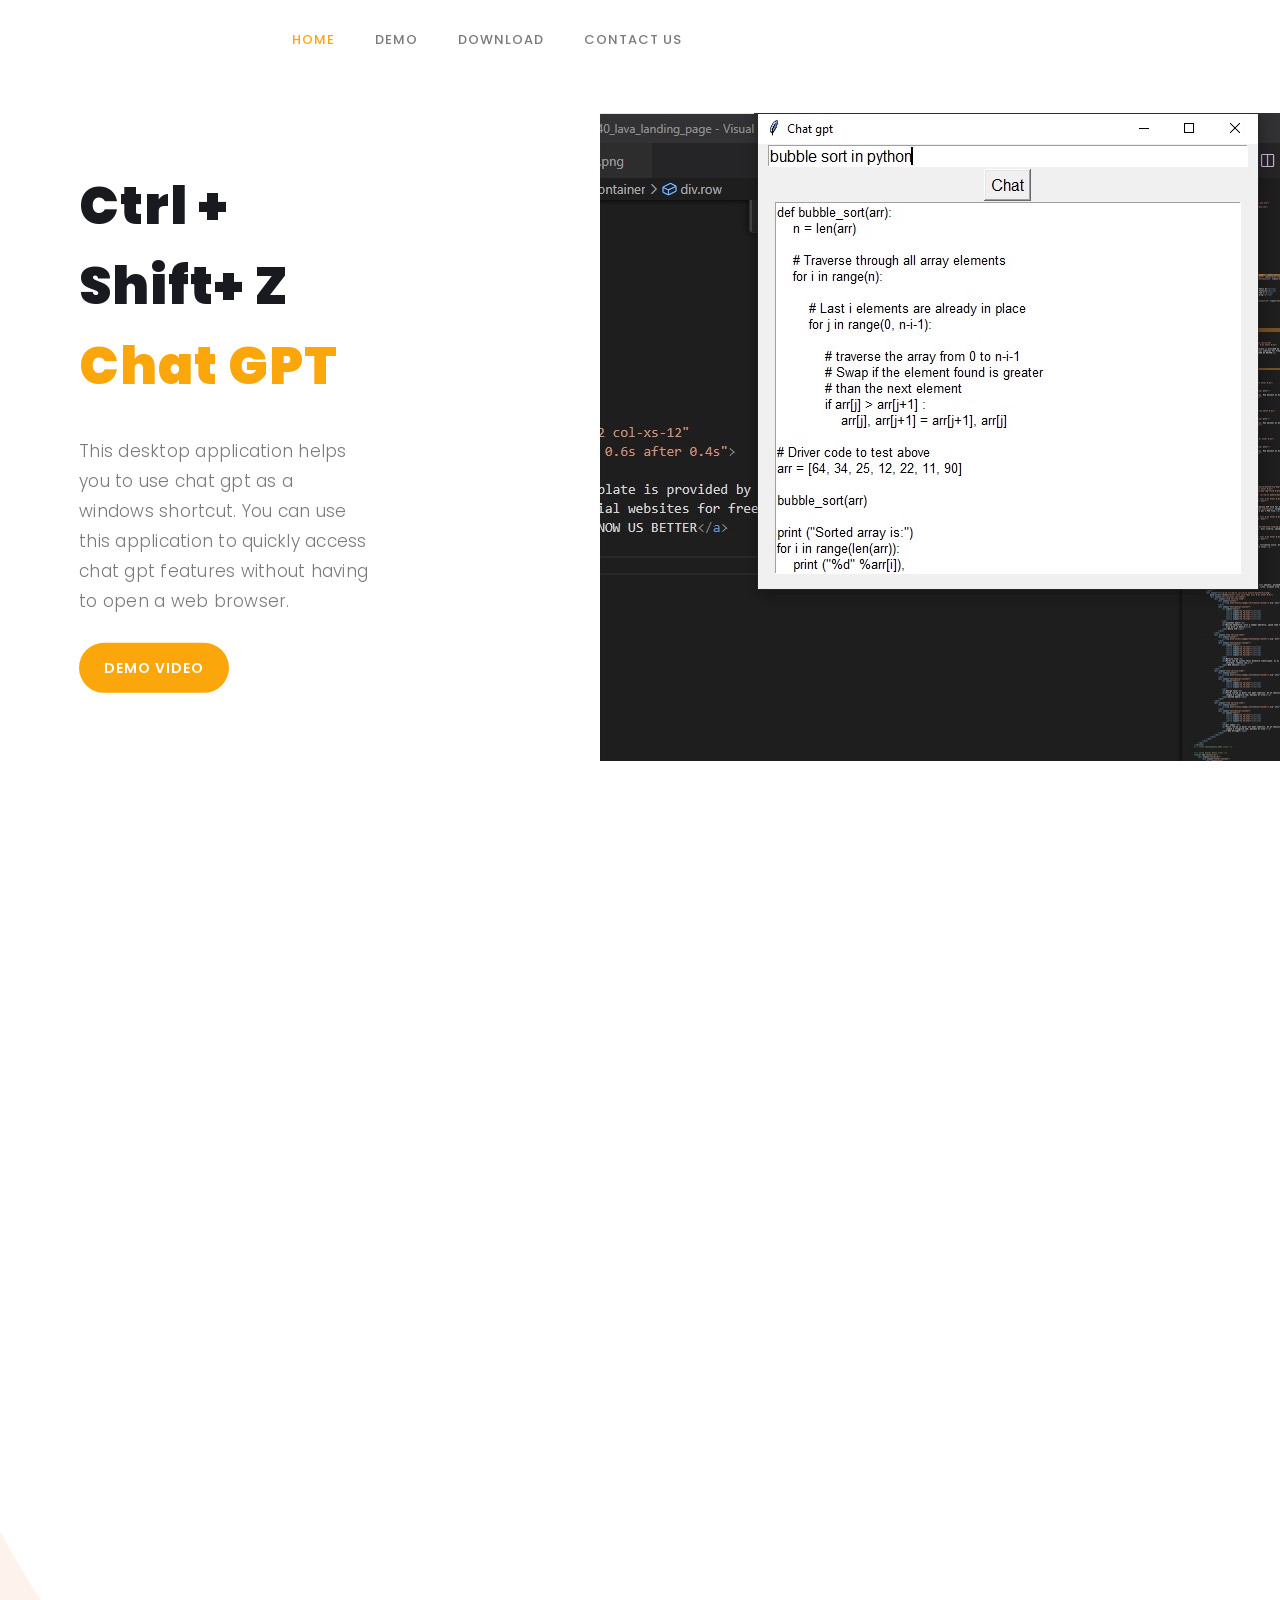
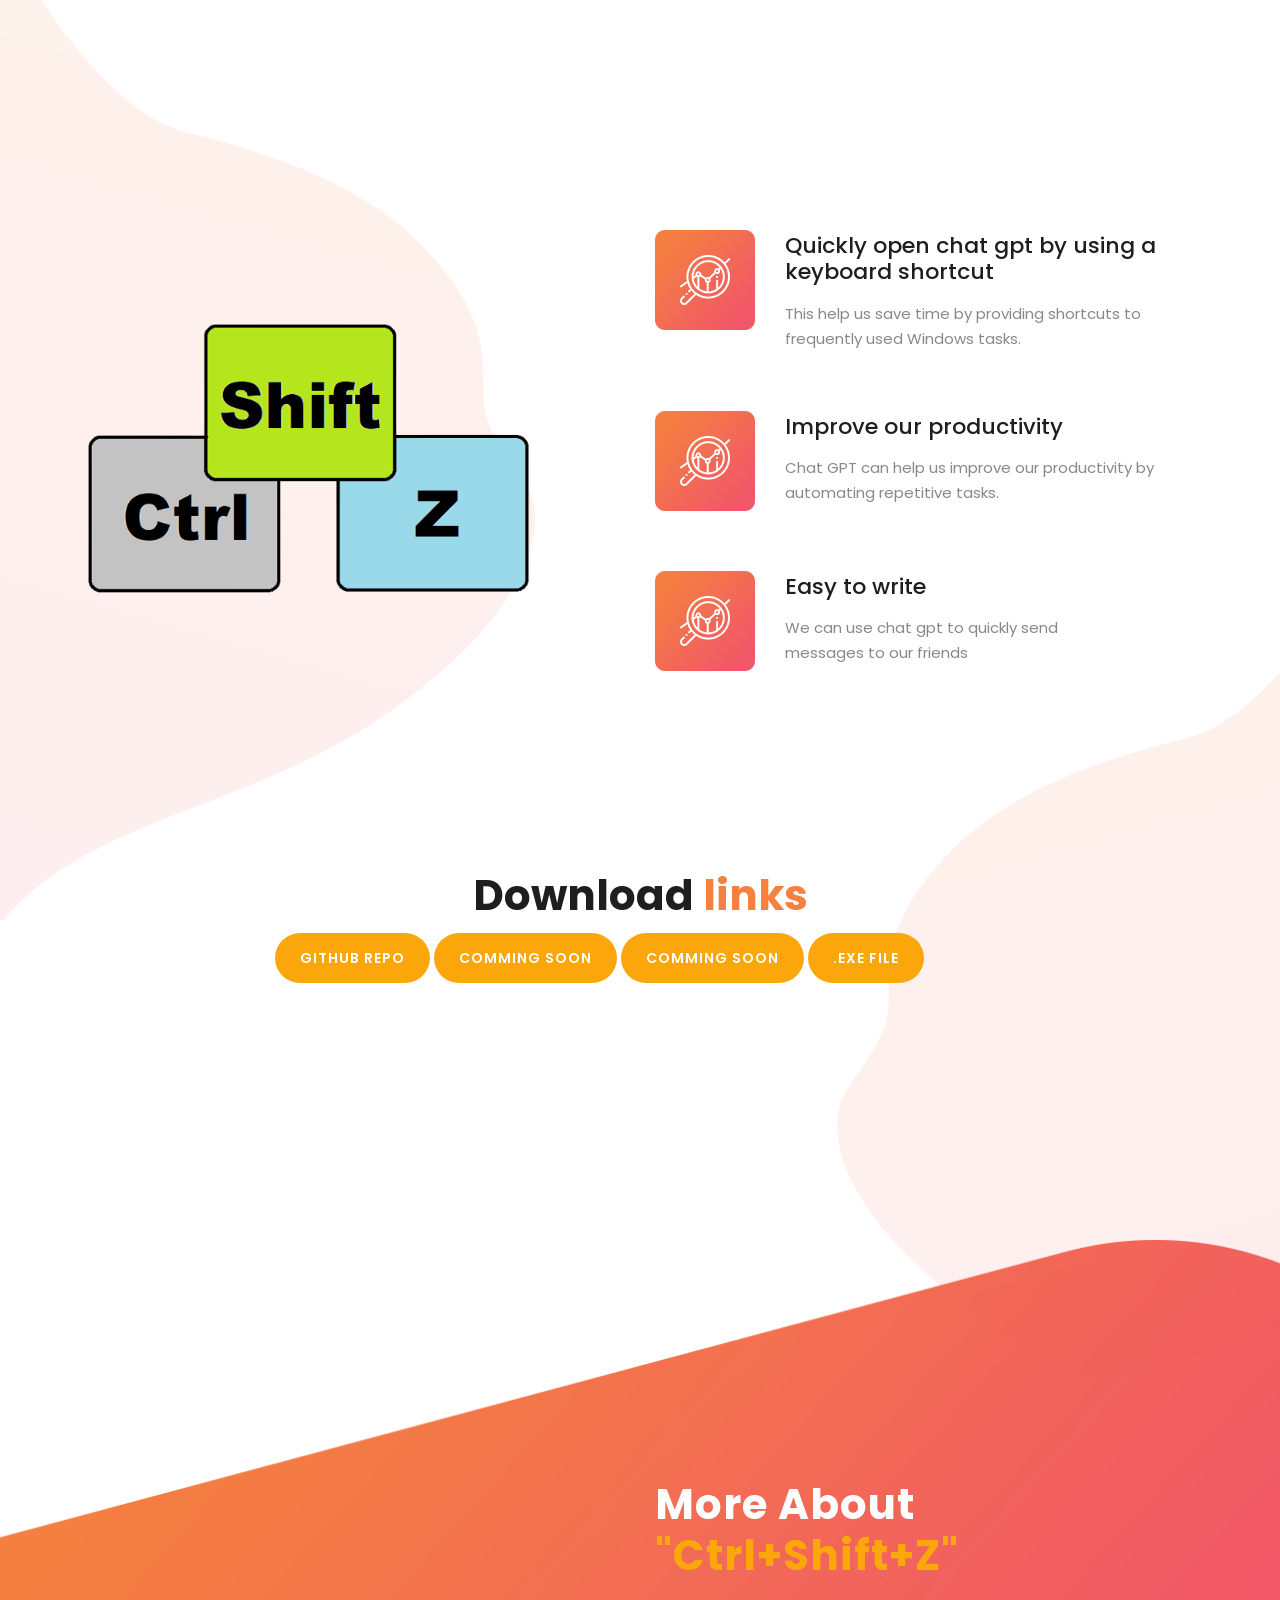
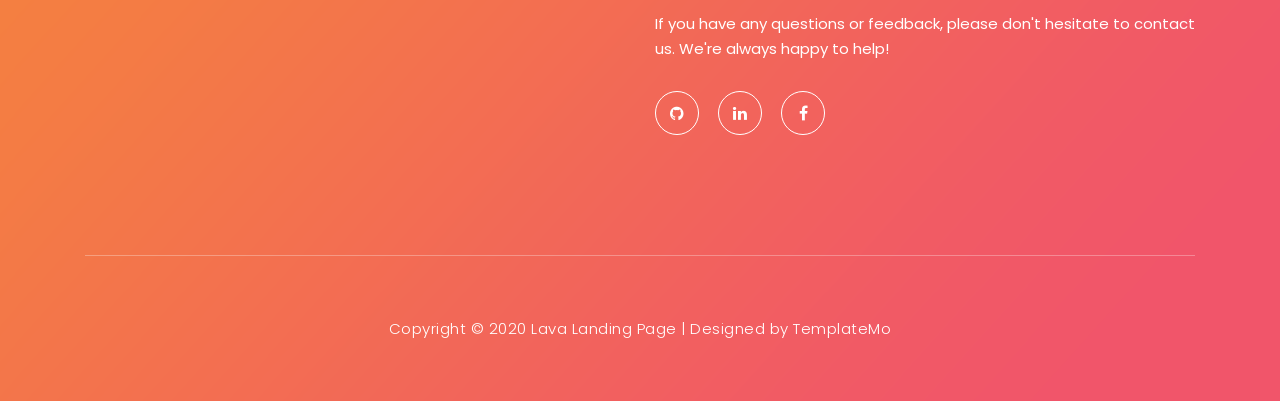
==== commit 62691dff: "Update index.html" ====
--- a/index.html
+++ b/index.html
@@ -110,7 +110,7 @@
         <div class="container">
             <div class="row">
                 
-                <iframe width="1120" height="630" src="https://www.youtube.com/embed/Loc-5XHv4_w" title="YouTube video player" frameborder="0" allow="accelerometer; autoplay; clipboard-write; encrypted-media; gyroscope; picture-in-picture; web-share" allowfullscreen></iframe>
+                <iframe width="1120" height="630" src="https://youtu.be/e2wBepTCTo0" title="YouTube video player" frameborder="0" allow="accelerometer; autoplay; clipboard-write; encrypted-media; gyroscope; picture-in-picture; web-share" allowfullscreen></iframe>
             </div>
         </div>
     </section>
@@ -334,4 +334,4 @@
     <script src="assets/js/custom.js"></script>
 
 </body>
-</html>+</html>
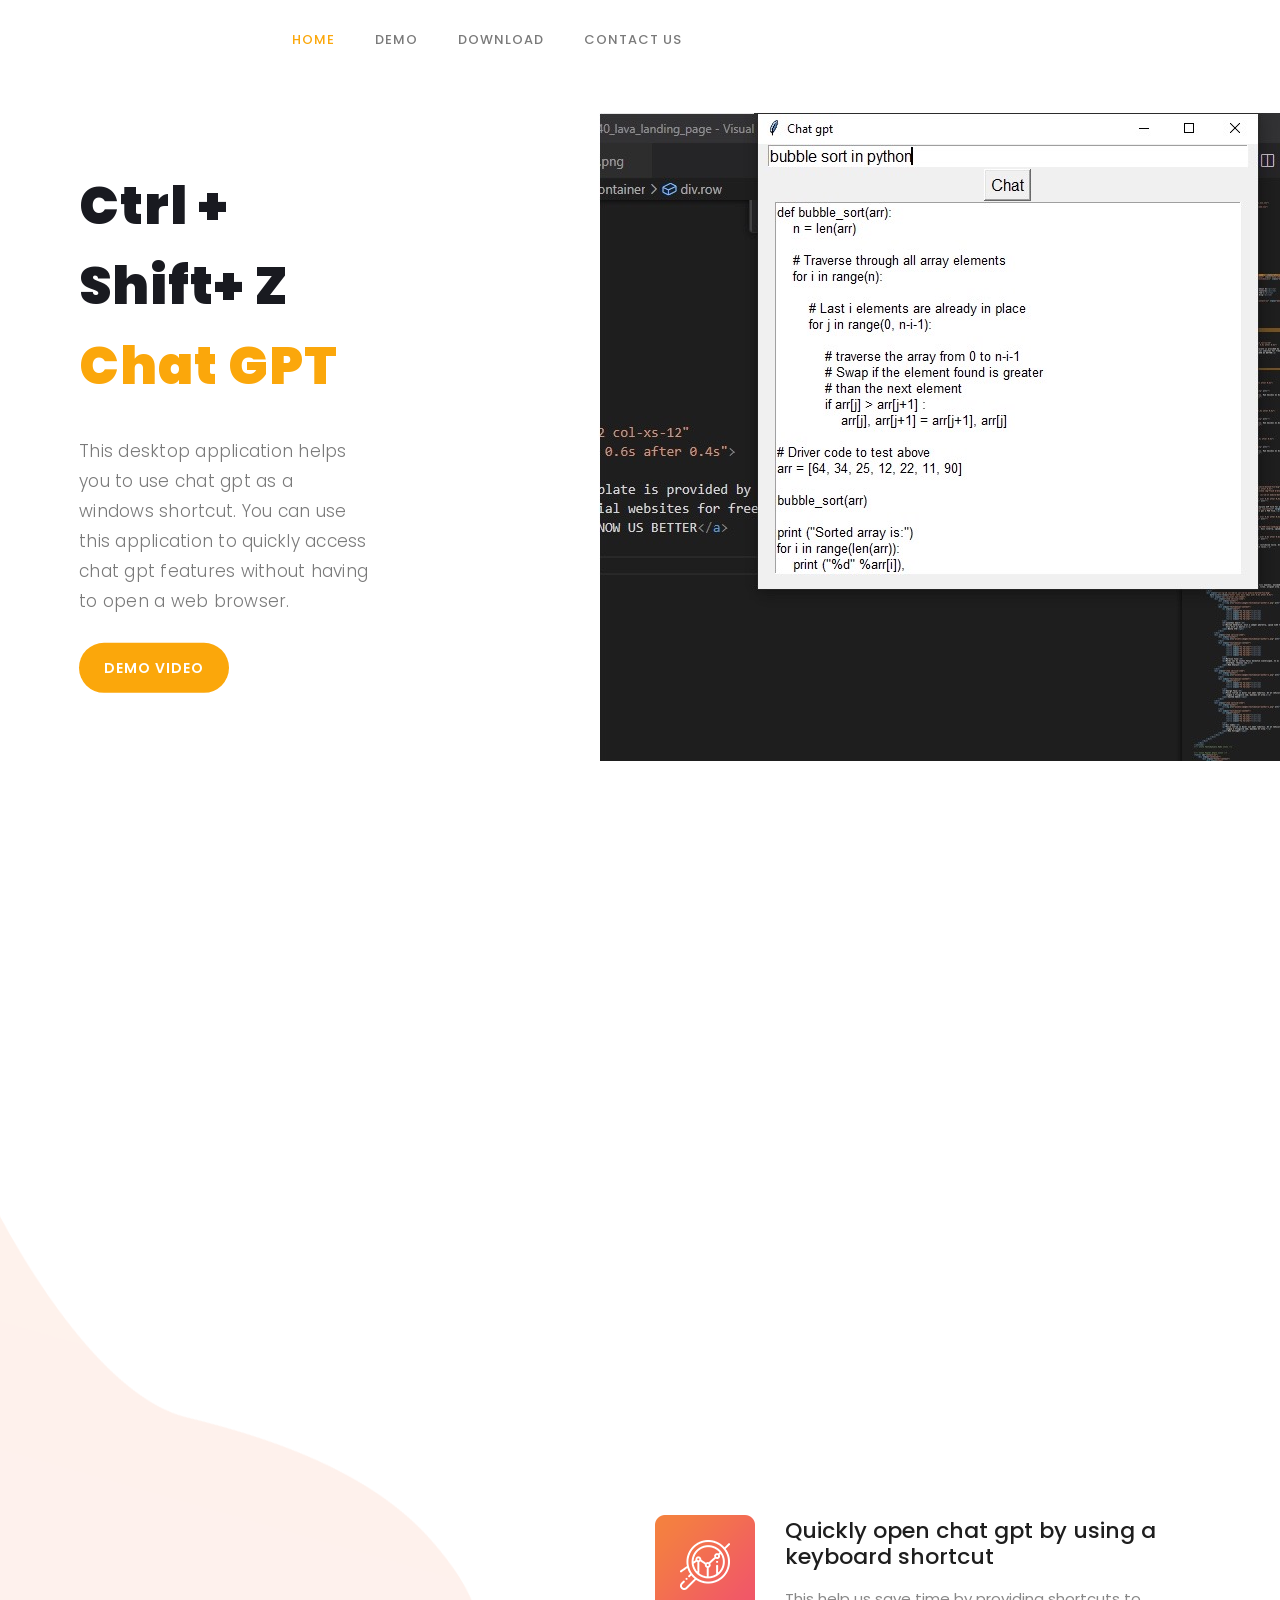
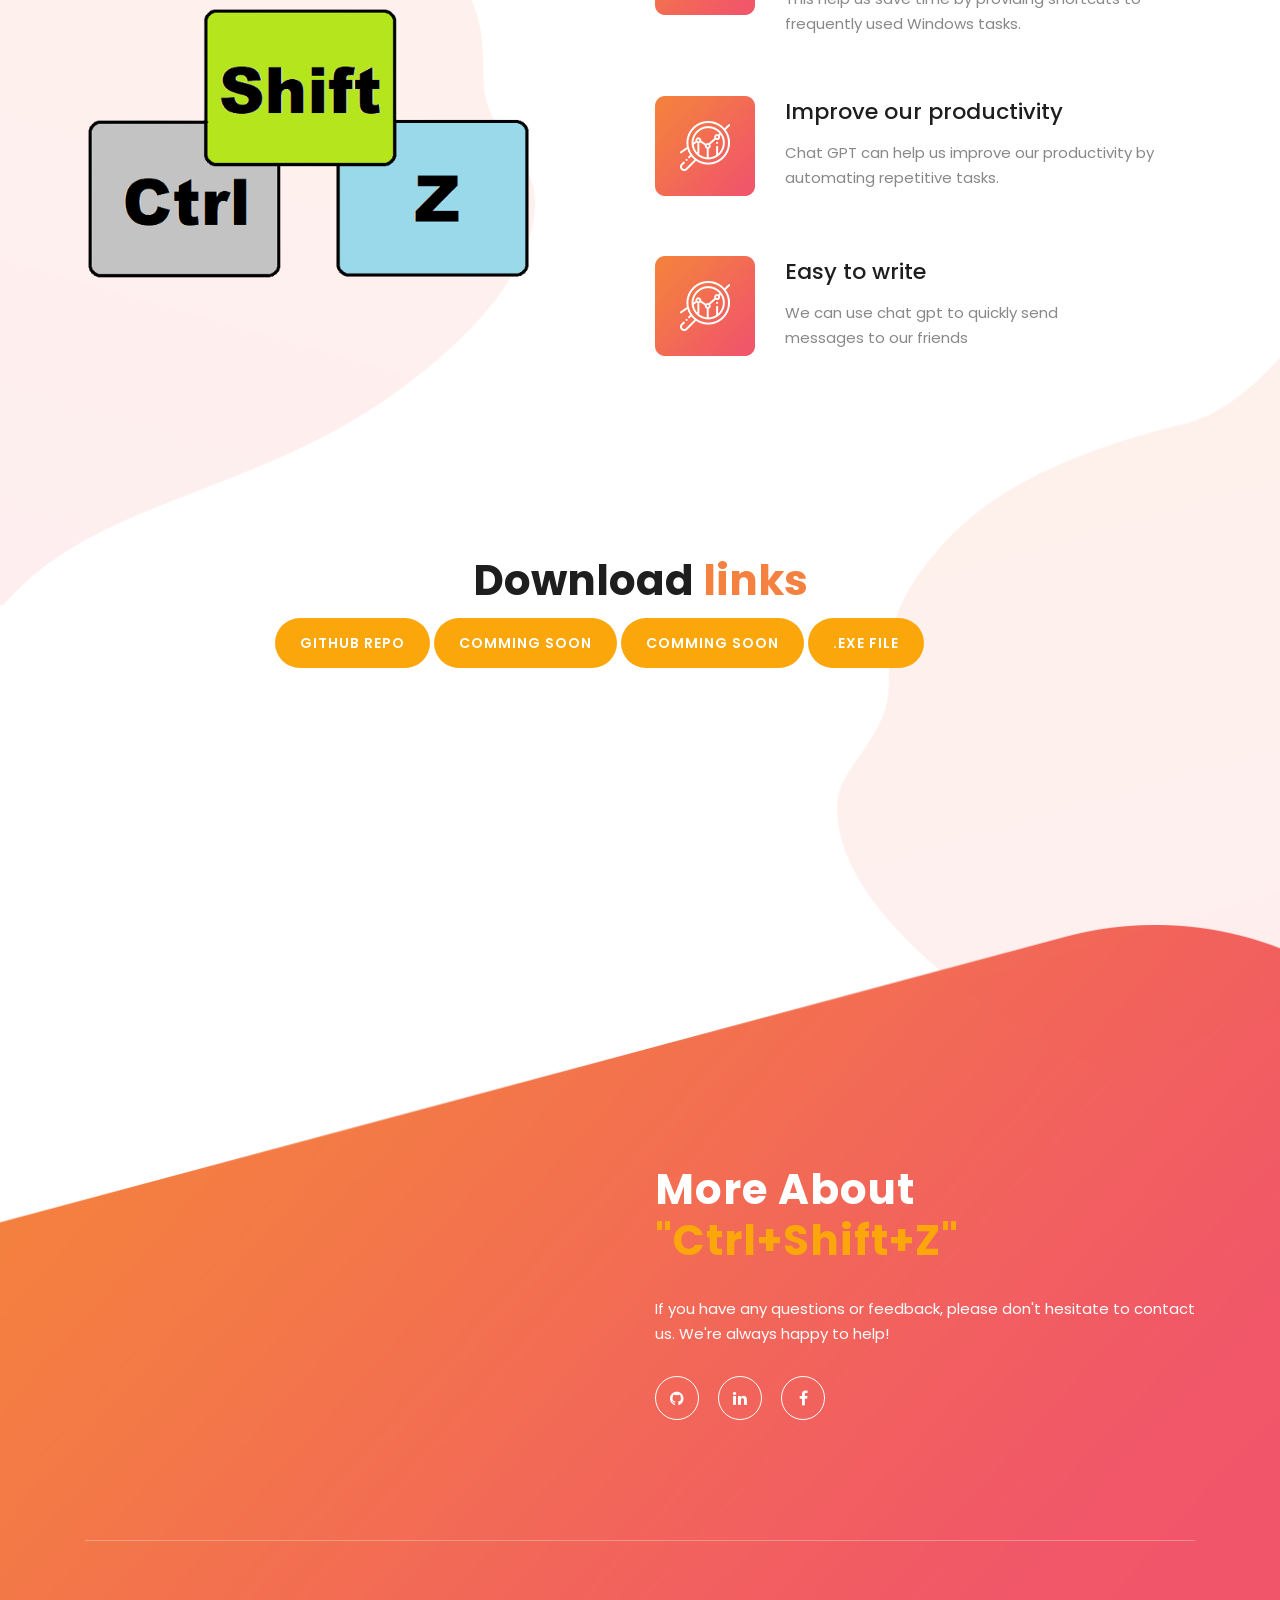
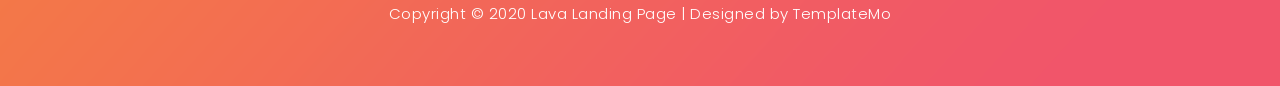
==== commit 80d6d46e: "Update index.html" ====
--- a/index.html
+++ b/index.html
@@ -110,7 +110,7 @@
         <div class="container">
             <div class="row">
                 
-                <iframe width="1120" height="630" src="https://youtu.be/e2wBepTCTo0" title="YouTube video player" frameborder="0" allow="accelerometer; autoplay; clipboard-write; encrypted-media; gyroscope; picture-in-picture; web-share" allowfullscreen></iframe>
+                <iframe width="560" height="315" src="https://www.youtube.com/embed/e2wBepTCTo0" title="YouTube video player" frameborder="0" allow="accelerometer; autoplay; clipboard-write; encrypted-media; gyroscope; picture-in-picture; web-share" allowfullscreen></iframe>
             </div>
         </div>
     </section>
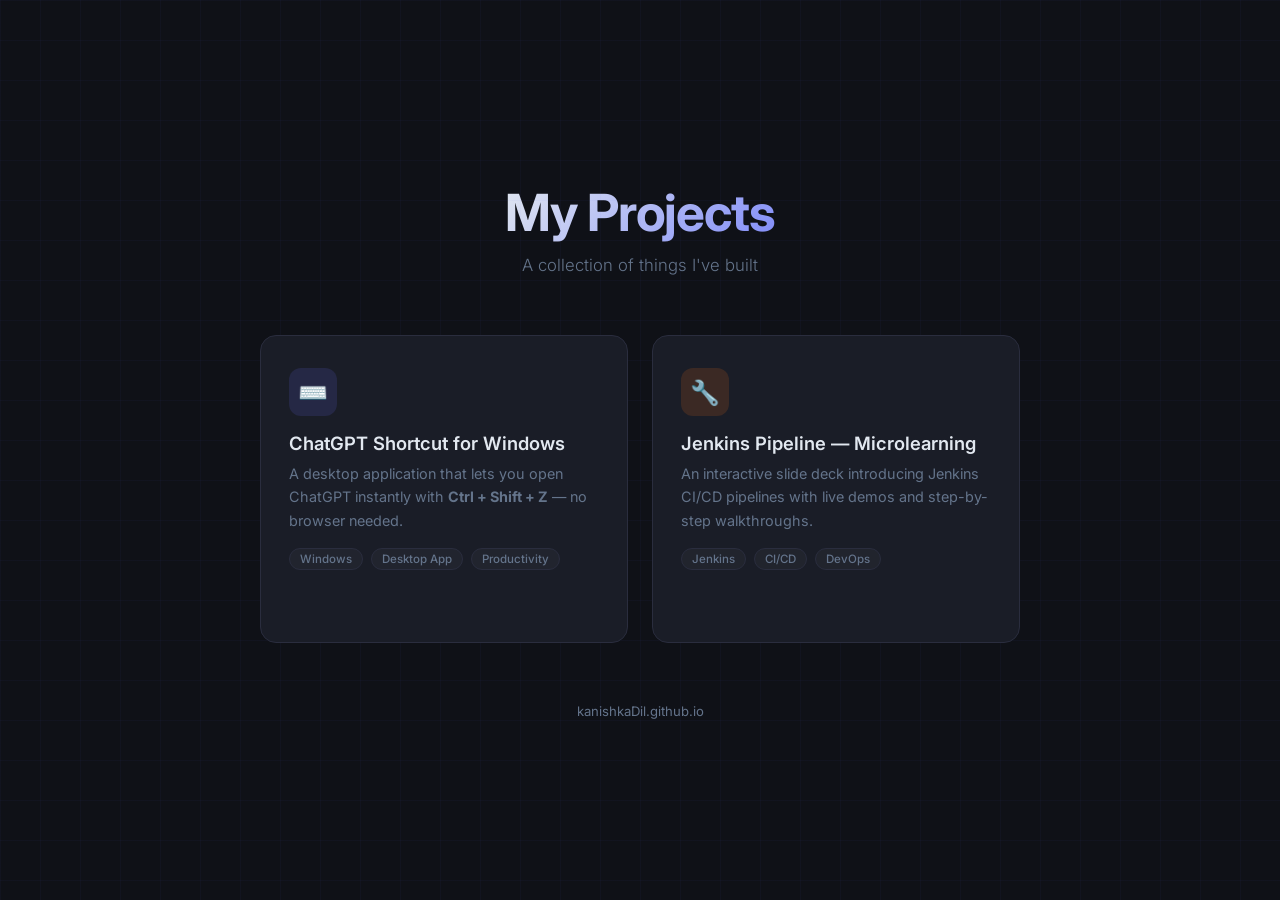
==== commit 4b780c2a: "new page" ====
--- a/index.html
+++ b/index.html
@@ -1,337 +1,222 @@
 <!DOCTYPE html>
 <html lang="en">
-
 <head>
-
-    <meta charset="utf-8">
-    <meta name="viewport" content="width=device-width, initial-scale=1, shrink-to-fit=no">
-    <meta name="description" content="">
-    <meta name="author" content="TemplateMo">
-    <link href="https://fonts.googleapis.com/css?family=Poppins:100,200,300,400,500,600,700,800,900&display=swap" rel="stylesheet">
-
-    <title>Chat gpt hotkey</title>
-<!--
-
-Lava Landing Page
-
-https://templatemo.com/tm-540-lava-landing-page
-
--->
-
-    <!-- Additional CSS Files -->
-    <link rel="stylesheet" type="text/css" href="assets/css/bootstrap.min.css">
-
-    <link rel="stylesheet" type="text/css" href="assets/css/font-awesome.css">
-
-    <link rel="stylesheet" href="assets/css/templatemo-lava.css">
-
-    <link rel="stylesheet" href="assets/css/owl-carousel.css">
-
+  <meta charset="UTF-8"/>
+  <meta name="viewport" content="width=device-width, initial-scale=1.0"/>
+  <title>Kanishka's Projects</title>
+  <link rel="preconnect" href="https://fonts.googleapis.com"/>
+  <link href="https://fonts.googleapis.com/css2?family=Inter:wght@300;400;500;600;700&display=swap" rel="stylesheet"/>
+  <style>
+    *, *::before, *::after { box-sizing: border-box; margin: 0; padding: 0; }
+
+    :root {
+      --bg: #0f1117;
+      --surface: #1a1d27;
+      --border: #2a2d3e;
+      --accent: #6366f1;
+      --accent-hover: #818cf8;
+      --text: #e2e8f0;
+      --muted: #64748b;
+      --card-hover: #1e2130;
+    }
+
+    body {
+      min-height: 100vh;
+      background: var(--bg);
+      color: var(--text);
+      font-family: 'Inter', sans-serif;
+      display: flex;
+      flex-direction: column;
+      align-items: center;
+      justify-content: center;
+      padding: 40px 20px;
+    }
+
+    /* Background grid */
+    body::before {
+      content: '';
+      position: fixed;
+      inset: 0;
+      background-image:
+        linear-gradient(rgba(99,102,241,0.04) 1px, transparent 1px),
+        linear-gradient(90deg, rgba(99,102,241,0.04) 1px, transparent 1px);
+      background-size: 40px 40px;
+      pointer-events: none;
+    }
+
+    header {
+      text-align: center;
+      margin-bottom: 60px;
+    }
+
+    header h1 {
+      font-size: clamp(2rem, 5vw, 3.2rem);
+      font-weight: 700;
+      letter-spacing: -0.02em;
+      background: linear-gradient(135deg, #e2e8f0 0%, #818cf8 100%);
+      -webkit-background-clip: text;
+      -webkit-text-fill-color: transparent;
+      background-clip: text;
+    }
+
+    header p {
+      margin-top: 12px;
+      color: var(--muted);
+      font-size: 1.05rem;
+      font-weight: 300;
+    }
+
+    .projects-grid {
+      display: grid;
+      grid-template-columns: repeat(auto-fit, minmax(300px, 1fr));
+      gap: 24px;
+      width: 100%;
+      max-width: 760px;
+    }
+
+    .card {
+      background: var(--surface);
+      border: 1px solid var(--border);
+      border-radius: 16px;
+      padding: 32px 28px;
+      text-decoration: none;
+      color: var(--text);
+      display: flex;
+      flex-direction: column;
+      gap: 16px;
+      transition: transform 0.2s ease, border-color 0.2s ease, background 0.2s ease, box-shadow 0.2s ease;
+      position: relative;
+      overflow: hidden;
+    }
+
+    .card::after {
+      content: '';
+      position: absolute;
+      inset: 0;
+      background: radial-gradient(600px circle at var(--mouse-x, 50%) var(--mouse-y, 50%), rgba(99,102,241,0.06), transparent 40%);
+      opacity: 0;
+      transition: opacity 0.3s;
+      pointer-events: none;
+    }
+
+    .card:hover {
+      transform: translateY(-4px);
+      border-color: var(--accent);
+      background: var(--card-hover);
+      box-shadow: 0 20px 40px rgba(0,0,0,0.4), 0 0 0 1px rgba(99,102,241,0.2);
+    }
+
+    .card:hover::after { opacity: 1; }
+
+    .card-icon {
+      width: 48px;
+      height: 48px;
+      border-radius: 12px;
+      display: flex;
+      align-items: center;
+      justify-content: center;
+      font-size: 24px;
+      flex-shrink: 0;
+    }
+
+    .card-icon.purple { background: rgba(99,102,241,0.15); }
+    .card-icon.orange { background: rgba(249,115,22,0.15); }
+
+    .card-body { flex: 1; }
+
+    .card-body h2 {
+      font-size: 1.15rem;
+      font-weight: 600;
+      margin-bottom: 8px;
+      color: var(--text);
+    }
+
+    .card-body p {
+      font-size: 0.9rem;
+      color: var(--muted);
+      line-height: 1.6;
+    }
+
+    .card-tags {
+      display: flex;
+      flex-wrap: wrap;
+      gap: 8px;
+    }
+
+    .tag {
+      font-size: 0.72rem;
+      font-weight: 500;
+      padding: 3px 10px;
+      border-radius: 20px;
+      border: 1px solid var(--border);
+      color: var(--muted);
+      background: rgba(255,255,255,0.03);
+    }
+
+    .card-arrow {
+      align-self: flex-end;
+      color: var(--accent);
+      font-size: 1.2rem;
+      opacity: 0;
+      transform: translateX(-6px);
+      transition: opacity 0.2s, transform 0.2s;
+    }
+
+    .card:hover .card-arrow {
+      opacity: 1;
+      transform: translateX(0);
+    }
+
+    footer {
+      margin-top: 60px;
+      color: var(--muted);
+      font-size: 0.82rem;
+      text-align: center;
+    }
+  </style>
 </head>
-
 <body>
 
-    <!-- ***** Preloader Start ***** -->
-    <div id="preloader">
-        <div class="jumper">
-            <div></div>
-            <div></div>
-            <div></div>
-        </div>
-    </div>
-    <!-- ***** Preloader End ***** -->
-
-
-    <!-- ***** Header Area Start ***** -->
-    <header class="header-area header-sticky">
-        <div class="container">
-            <div class="row">
-                <div class="col-12">
-                    <nav class="main-nav">
-                        <!-- ***** Logo Start ***** -->
-                        <a href="index.html" class="logo">
-                            
-                        </a>
-                        <!-- ***** Logo End ***** -->
-                        <!-- ***** Menu Start ***** -->
-                        <ul class="nav">
-                            <li class="scroll-to-section"><a href="#welcome" class="menu-item">Home</a></li>
-                            <li class="scroll-to-section"><a href="#about" class="menu-item">Demo</a></li>
-                            <li class="scroll-to-section"><a href="#testimonials" class="menu-item">Download</a>
-                            </li>
-                            <!-- <li class="submenu">
-                                <a href="javascript:;">Drop Down</a>
-                                <ul>
-                                    <li><a href="" class="menu-item">About Us</a></li>
-                                    <li><a href="" class="menu-item">Features</a></li>
-                                    <li><a href="" class="menu-item">FAQ's</a></li>
-                                    <li><a href="" class="menu-item">Blog</a></li>
-                                </ul>
-                            </li> -->
-                            <li class="scroll-to-section"><a href="#contact-us" class="menu-item">Contact Us</a></li>
-                        </ul>
-                        <a class='menu-trigger'>
-                            <span>Menu</span>
-                        </a>
-                        <!-- ***** Menu End ***** -->
-                    </nav>
-                </div>
-            </div>
-        </div>
-    </header>
-    <!-- ***** Header Area End ***** -->
-
-
-    <!-- ***** Welcome Area Start ***** -->
-    <div class="welcome-area" id="welcome">
-
-        <!-- ***** Header Text Start ***** -->
-        <div class="header-text">
-            <div class="container">
-                <div class="row">
-                    <div class="left-text col-lg-6 col-md-12 col-sm-12 col-xs-12"
-                        data-scroll-reveal="enter left move 30px over 0.6s after 0.4s">
-                        <h1>Ctrl + Shift+ Z <em>Chat GPT</em></h1>
-                        <!-- <p>Lava <a href="#">HTML landing page</a> template is provided by <a href="#">TemplateMo</a>.
-                           You can modify and use it for your commercial websites for free of charge. This template is last updated on 29 Oct 2019.</p>  -->
-                        <p>This desktop application helps you to use chat gpt as a windows shortcut. You can use this application to quickly access chat gpt features without having to open a web browser.</p>
-                           <a href="#about" class="main-button-slider">Demo Video</a>
-                    </div>
-                    
-                </div>
-            </div>
-        </div>
-        <!-- ***** Header Text End ***** -->
-    </div>
-    <!-- ***** Welcome Area End ***** -->
-    
-    <!-- ***** Features Big Item Start ***** -->
-    <section class="section" id="about">
-        <div class="container">
-            <div class="row">
-                
-                <iframe width="560" height="315" src="https://www.youtube.com/embed/e2wBepTCTo0" title="YouTube video player" frameborder="0" allow="accelerometer; autoplay; clipboard-write; encrypted-media; gyroscope; picture-in-picture; web-share" allowfullscreen></iframe>
-            </div>
-        </div>
-    </section>
-    <!-- ***** Features Big Item End ***** -->
-
-    <div class="left-image-decor"></div>
-
-    <!-- ***** Features Big Item Start ***** -->
-    <section class="section" id="promotion">
-        <div class="container">
-            <div class="row">
-                <div class="left-image col-lg-5 col-md-12 col-sm-12 mobile-bottom-fix-big"
-                    data-scroll-reveal="enter left move 30px over 0.6s after 0.4s">
-                    <img src="assets/images/left-image.png" class="rounded img-fluid d-block mx-auto" alt="App">
-                </div>
-                <div class="right-text offset-lg-1 col-lg-6 col-md-12 col-sm-12 mobile-bottom-fix">
-                    <ul>
-                        <li data-scroll-reveal="enter right move 30px over 0.6s after 0.4s">
-                            <img src="assets/images/about-icon-01.png" alt="">
-                            <div class="text">
-                                <h4>Quickly open chat gpt by using a keyboard shortcut</h4>
-                                <p> This help us save time by providing shortcuts to frequently used Windows tasks.</p>
-                            </div>
-                        </li>
-                        <li data-scroll-reveal="enter right move 30px over 0.6s after 0.5s">
-                            <img src="assets/images/about-icon-02.png" alt="">
-                            <div class="text">
-                                <h4>Improve our productivity</h4>
-                                <p>Chat GPT can help us improve our productivity by automating repetitive tasks.</p>
-                            </div>
-                        </li>
-                        <li data-scroll-reveal="enter right move 30px over 0.6s after 0.6s">
-                            <img src="assets/images/about-icon-03.png" alt="">
-                            <div class="text">
-                                <h4>Easy to write</h4>
-                                <p>We can use chat gpt to quickly send messages to our friends</p>
-                            </div>
-                        </li>
-                    </ul>
-                </div>
-            </div>
-        </div>
-    </section>
-    <!-- ***** Features Big Item End ***** -->
-
-    <div class="right-image-decor"></div>
-
-    <!-- ***** Testimonials Starts ***** -->
-    <section class="section" id="testimonials">
-        <div class="container">
-            <div class="row">
-                <div class="col-lg-8 offset-lg-2">
-                    <div class="center-heading">
-                        <h2>Download <em>links</em></h2>
-                        <a href="" class="main-button-slider">Github repo</a>
-                        <a href="" class="main-button-slider">Comming soon</a>
-                        <a href="" class="main-button-slider">Comming soon</a>
-                        <a href="https://firebasestorage.googleapis.com/v0/b/chat-gpt-as-hotkey.appspot.com/o/chat.exe?alt=media&token=034dc695-2258-43f3-8158-e89fb0a637b2" class="main-button-slider">.exe file</a>
-                    </div>
-                </div>
-                <!-- <div class="col-lg-10 col-md-12 col-sm-12 mobile-bottom-fix-big"
-                    data-scroll-reveal="enter left move 30px over 0.6s after 0.4s">
-                    <div class="owl-carousel owl-theme">
-                        <div class="item service-item">
-                            <div class="author">
-                                <i><img src="assets/images/testimonial-author-1.png" alt="Author One"></i>
-                            </div>
-                            <div class="testimonial-content">
-                                <ul class="stars">
-                                    <li><i class="fa fa-star"></i></li>
-                                    <li><i class="fa fa-star"></i></li>
-                                    <li><i class="fa fa-star"></i></li>
-                                    <li><i class="fa fa-star"></i></li>
-                                    <li><i class="fa fa-star"></i></li>
-                                </ul>
-                                <h4>Jonathan Smart</h4>
-                                <p>“Nullam hendrerit, elit a semper pharetra, ipsum nibh tristique tortor, in tempus
-                                    urna elit in mauris.”</p>
-                                <span>Besta CTO</span>
-                            </div>
-                        </div>
-                        <div class="item service-item">
-                            <div class="author">
-                                <i><img src="assets/images/testimonial-author-1.png" alt="Second Author"></i>
-                            </div>
-                            <div class="testimonial-content">
-                                <ul class="stars">
-                                    <li><i class="fa fa-star"></i></li>
-                                    <li><i class="fa fa-star"></i></li>
-                                    <li><i class="fa fa-star"></i></li>
-                                    <li><i class="fa fa-star"></i></li>
-                                    <li><i class="fa fa-star"></i></li>
-                                </ul>
-                                <h4>Martino Tino</h4>
-                                <p>“Morbi non mi luctus felis molestie scelerisque. In ac libero viverra, placerat est
-                                    interdum, rhoncus leo.”</p>
-                                <span>Web Analyst</span>
-                            </div>
-                        </div>
-                        <div class="item service-item">
-                            <div class="author">
-                                <i><img src="assets/images/testimonial-author-1.png" alt="Author Third"></i>
-                            </div>
-                            <div class="testimonial-content">
-                                <ul class="stars">
-                                    <li><i class="fa fa-star"></i></li>
-                                    <li><i class="fa fa-star"></i></li>
-                                    <li><i class="fa fa-star"></i></li>
-                                </ul>
-                                <h4>George Tasa</h4>
-                                <p>“Fusce rutrum in dolor sit amet lobortis. Ut at vehicula justo. Donec quam dolor,
-                                    congue a fringilla sed, maximus et urna.”</p>
-                                <span>System Admin</span>
-                            </div>
-                        </div>
-                        <div class="item service-item">
-                            <div class="author">
-                                <i><img src="assets/images/testimonial-author-1.png" alt="Fourth Author"></i>
-                            </div>
-                            <div class="testimonial-content">
-                                <ul class="stars">
-                                    <li><i class="fa fa-star"></i></li>
-                                    <li><i class="fa fa-star"></i></li>
-                                    <li><i class="fa fa-star"></i></li>
-                                    <li><i class="fa fa-star"></i></li>
-                                </ul>
-                                <h4>Sir James</h4>
-                                <p>"Fusce rutrum in dolor sit amet lobortis. Ut at vehicula justo. Donec quam dolor,
-                                    congue a fringilla sed, maximus et urna."</p>
-                                <span>New Villager</span>
-                            </div>
-                        </div>
-                    </div>
-                </div> -->
-            </div>
-        </div>
-    </section>
-    <!-- ***** Testimonials Ends ***** -->
-
-
-    <!-- ***** Footer Start ***** -->
-    <footer id="contact-us">
-        <div class="container">
-            <div class="footer-content">
-                <div class="row">
-                    <!-- ***** Contact Form Start ***** -->
-                    <div class="col-lg-6 col-md-12 col-sm-12">
-                        <!-- <div class="contact-form">
-                            <form id="contact" action="" method="post">
-                                <div class="row">
-                                    <div class="col-md-6 col-sm-12">
-                                        <fieldset>
-                                            <input name="name" type="text" id="name" placeholder="Full Name" required=""
-                                                style="background-color: rgba(250,250,250,0.3);">
-                                        </fieldset>
-                                    </div>
-                                    <div class="col-md-6 col-sm-12">
-                                        <fieldset>
-                                            <input name="email" type="text" id="email" placeholder="E-Mail Address"
-                                                required="" style="background-color: rgba(250,250,250,0.3);">
-                                        </fieldset>
-                                    </div>
-                                    <div class="col-lg-12">
-                                        <fieldset>
-                                            <textarea name="message" rows="6" id="message" placeholder="Your Message"
-                                                required="" style="background-color: rgba(250,250,250,0.3);"></textarea>
-                                        </fieldset>
-                                    </div>
-                                    <div class="col-lg-12">
-                                        <fieldset>
-                                            <button type="submit" id="form-submit" class="main-button">Send Message
-                                                Now</button>
-                                        </fieldset>
-                                    </div>
-                                </div>
-                            </form>
-                        </div> -->
-                    </div>
-                    <!-- ***** Contact Form End ***** -->
-                    <div class="right-content col-lg-6 col-md-12 col-sm-12">
-                        <h2>More About <em>"Ctrl+Shift+Z"</em></h2>
-                        <p>If you have any questions or feedback, please don't hesitate to contact us. We're always happy to help!
-                        </p>
-                        <ul class="social">
-                            <li><a href="#"><i class="fa fa-github"></i></a></li>
-                            <li><a href="#"><i class="fa fa-linkedin"></i></a></li>
-                            
-                            <li><a href="https://fb.com/templatemo"><i class="fa fa-facebook"></i></a></li>
-                            
-                        </ul>
-                    </div>
-                </div>
-            </div>
-            <div class="row">
-                <div class="col-lg-12">
-                    <div class="sub-footer">
-                        <p>Copyright &copy; 2020 Lava Landing Page
-
-                        | Designed by <a rel="nofollow" href="https://templatemo.com">TemplateMo</a></p>
-                    </div>
-                </div>
-            </div>
-        </div>
-    </footer>
-
-    <!-- jQuery -->
-    <script src="assets/js/jquery-2.1.0.min.js"></script>
-
-    <!-- Bootstrap -->
-    <script src="assets/js/popper.js"></script>
-    <script src="assets/js/bootstrap.min.js"></script>
-
-    <!-- Plugins -->
-    <script src="assets/js/owl-carousel.js"></script>
-    <script src="assets/js/scrollreveal.min.js"></script>
-    <script src="assets/js/waypoints.min.js"></script>
-    <script src="assets/js/jquery.counterup.min.js"></script>
-    <script src="assets/js/imgfix.min.js"></script>
-
-    <!-- Global Init -->
-    <script src="assets/js/custom.js"></script>
+  <header>
+    <h1>My Projects</h1>
+    <p>A collection of things I've built</p>
+  </header>
+
+  <div class="projects-grid">
+
+    <a href="chatgpt-shortcut.html" class="card">
+      <div class="card-icon purple">⌨️</div>
+      <div class="card-body">
+        <h2>ChatGPT Shortcut for Windows</h2>
+        <p>A desktop application that lets you open ChatGPT instantly with <strong>Ctrl + Shift + Z</strong> — no browser needed.</p>
+      </div>
+      <div class="card-tags">
+        <span class="tag">Windows</span>
+        <span class="tag">Desktop App</span>
+        <span class="tag">Productivity</span>
+      </div>
+      <div class="card-arrow">→</div>
+    </a>
+
+    <a href="jenkins-demo.html" class="card">
+      <div class="card-icon orange">🔧</div>
+      <div class="card-body">
+        <h2>Jenkins Pipeline — Microlearning</h2>
+        <p>An interactive slide deck introducing Jenkins CI/CD pipelines with live demos and step-by-step walkthroughs.</p>
+      </div>
+      <div class="card-tags">
+        <span class="tag">Jenkins</span>
+        <span class="tag">CI/CD</span>
+        <span class="tag">DevOps</span>
+      </div>
+      <div class="card-arrow">→</div>
+    </a>
+
+  </div>
+
+  <footer>
+    <p>kanishkaDil.github.io</p>
+  </footer>
 
 </body>
 </html>
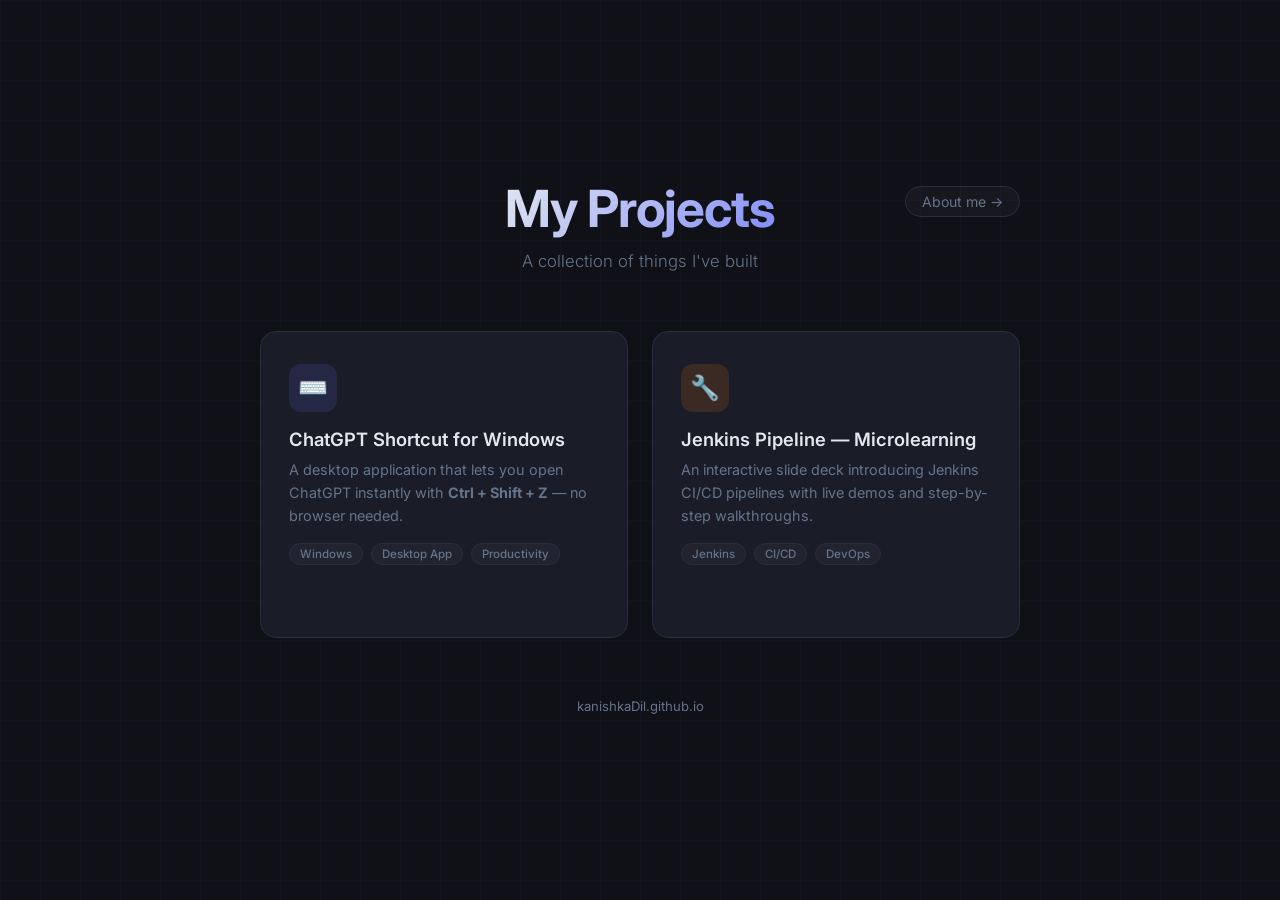
==== commit 1537f18b: "about" ====
--- a/index.html
+++ b/index.html
@@ -167,6 +167,30 @@
       transform: translateX(0);
     }
 
+    nav {
+      width: 100%;
+      max-width: 760px;
+      display: flex;
+      justify-content: flex-end;
+      margin-bottom: -40px;
+    }
+
+    nav a {
+      color: var(--muted);
+      text-decoration: none;
+      font-size: 0.88rem;
+      padding: 6px 16px;
+      border: 1px solid var(--border);
+      border-radius: 20px;
+      background: rgba(255,255,255,0.03);
+      transition: color 0.2s, border-color 0.2s;
+    }
+
+    nav a:hover {
+      color: var(--text);
+      border-color: var(--accent);
+    }
+
     footer {
       margin-top: 60px;
       color: var(--muted);
@@ -176,6 +200,10 @@
   </style>
 </head>
 <body>
+
+  <nav>
+    <a href="about.html">About me →</a>
+  </nav>
 
   <header>
     <h1>My Projects</h1>
